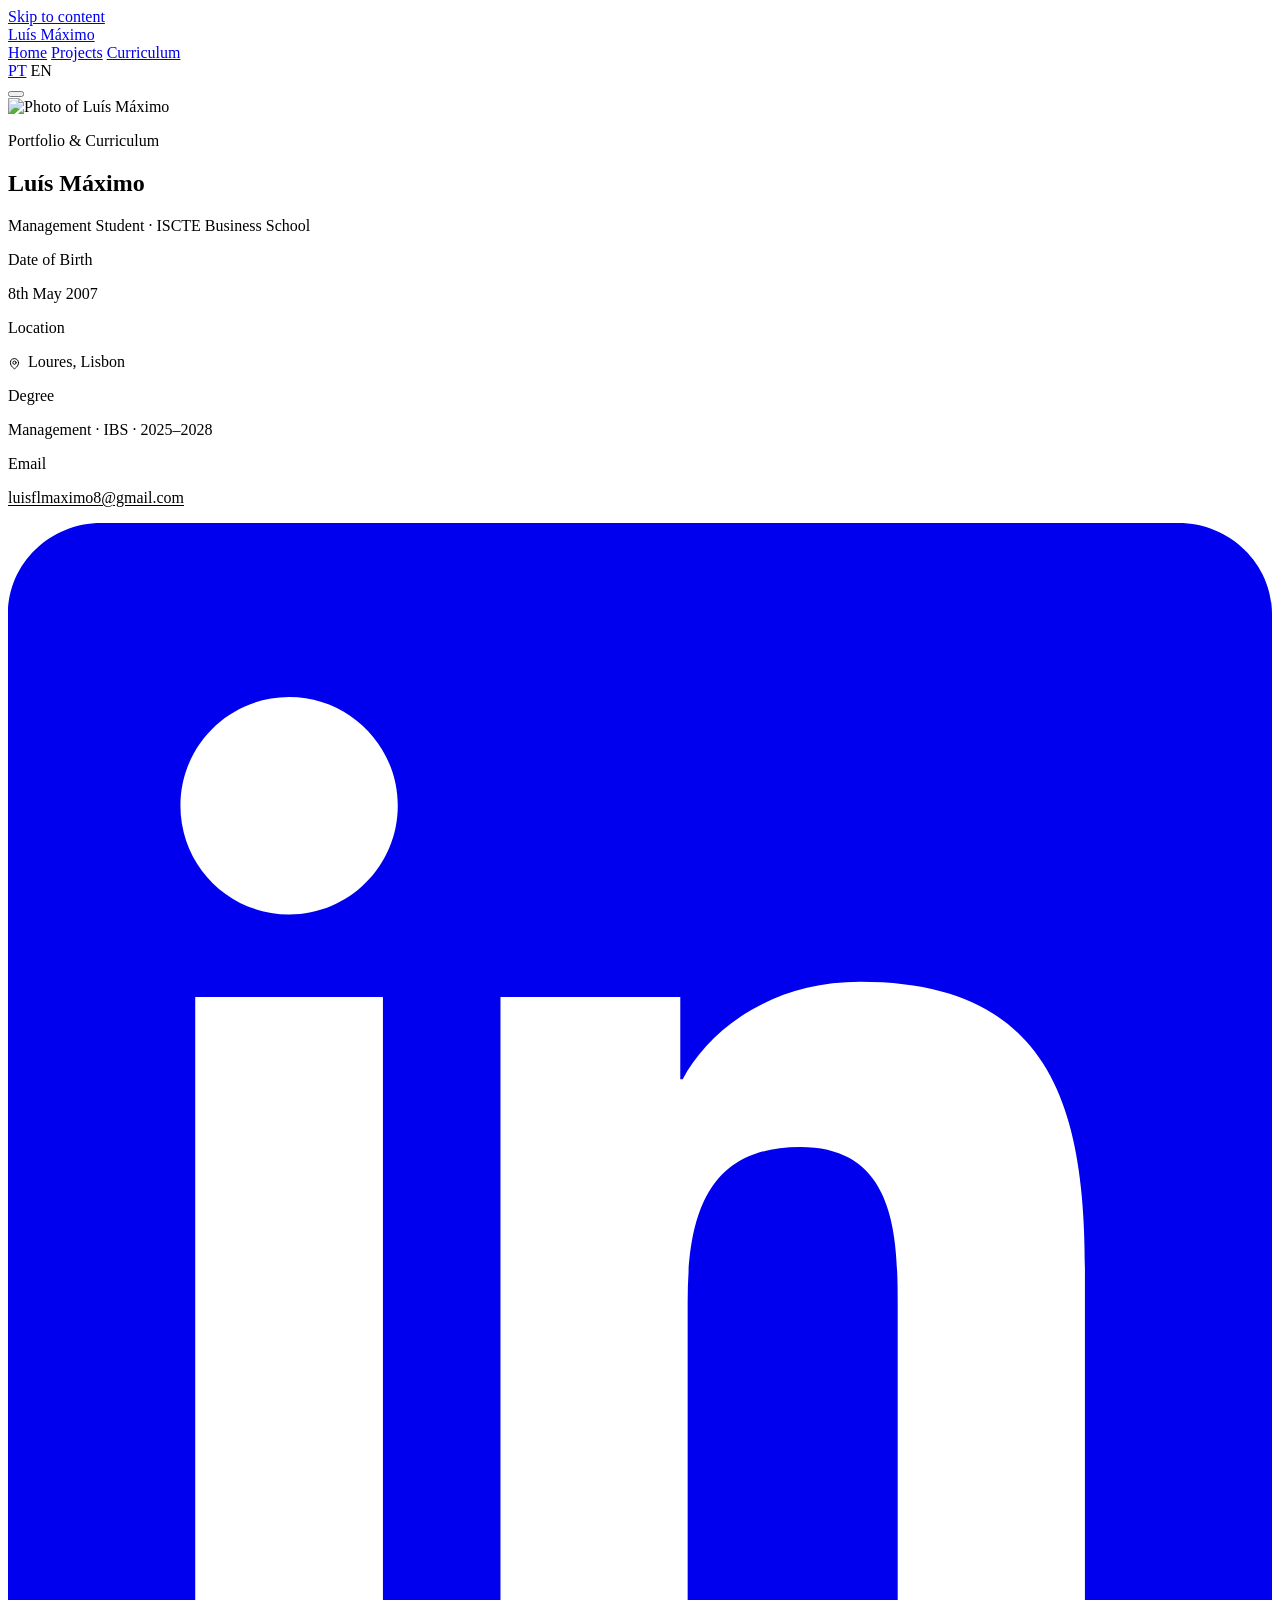
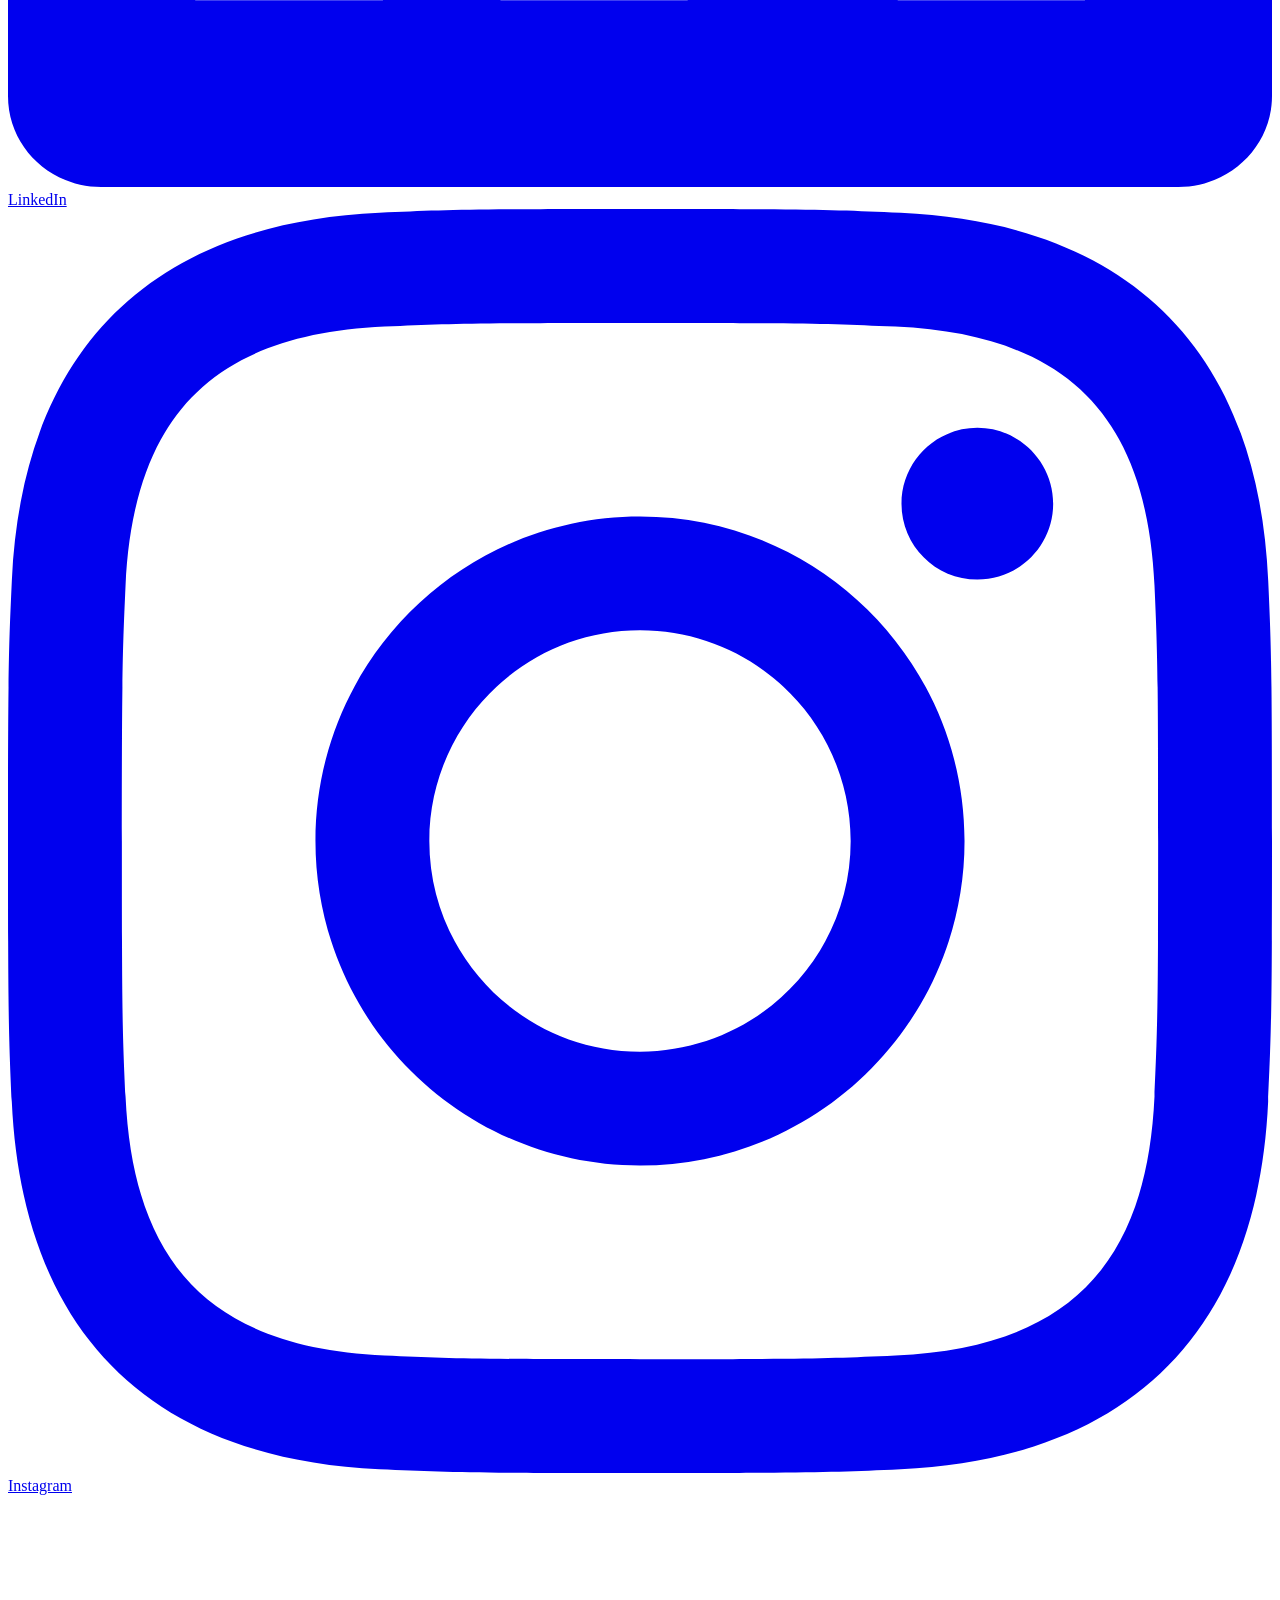
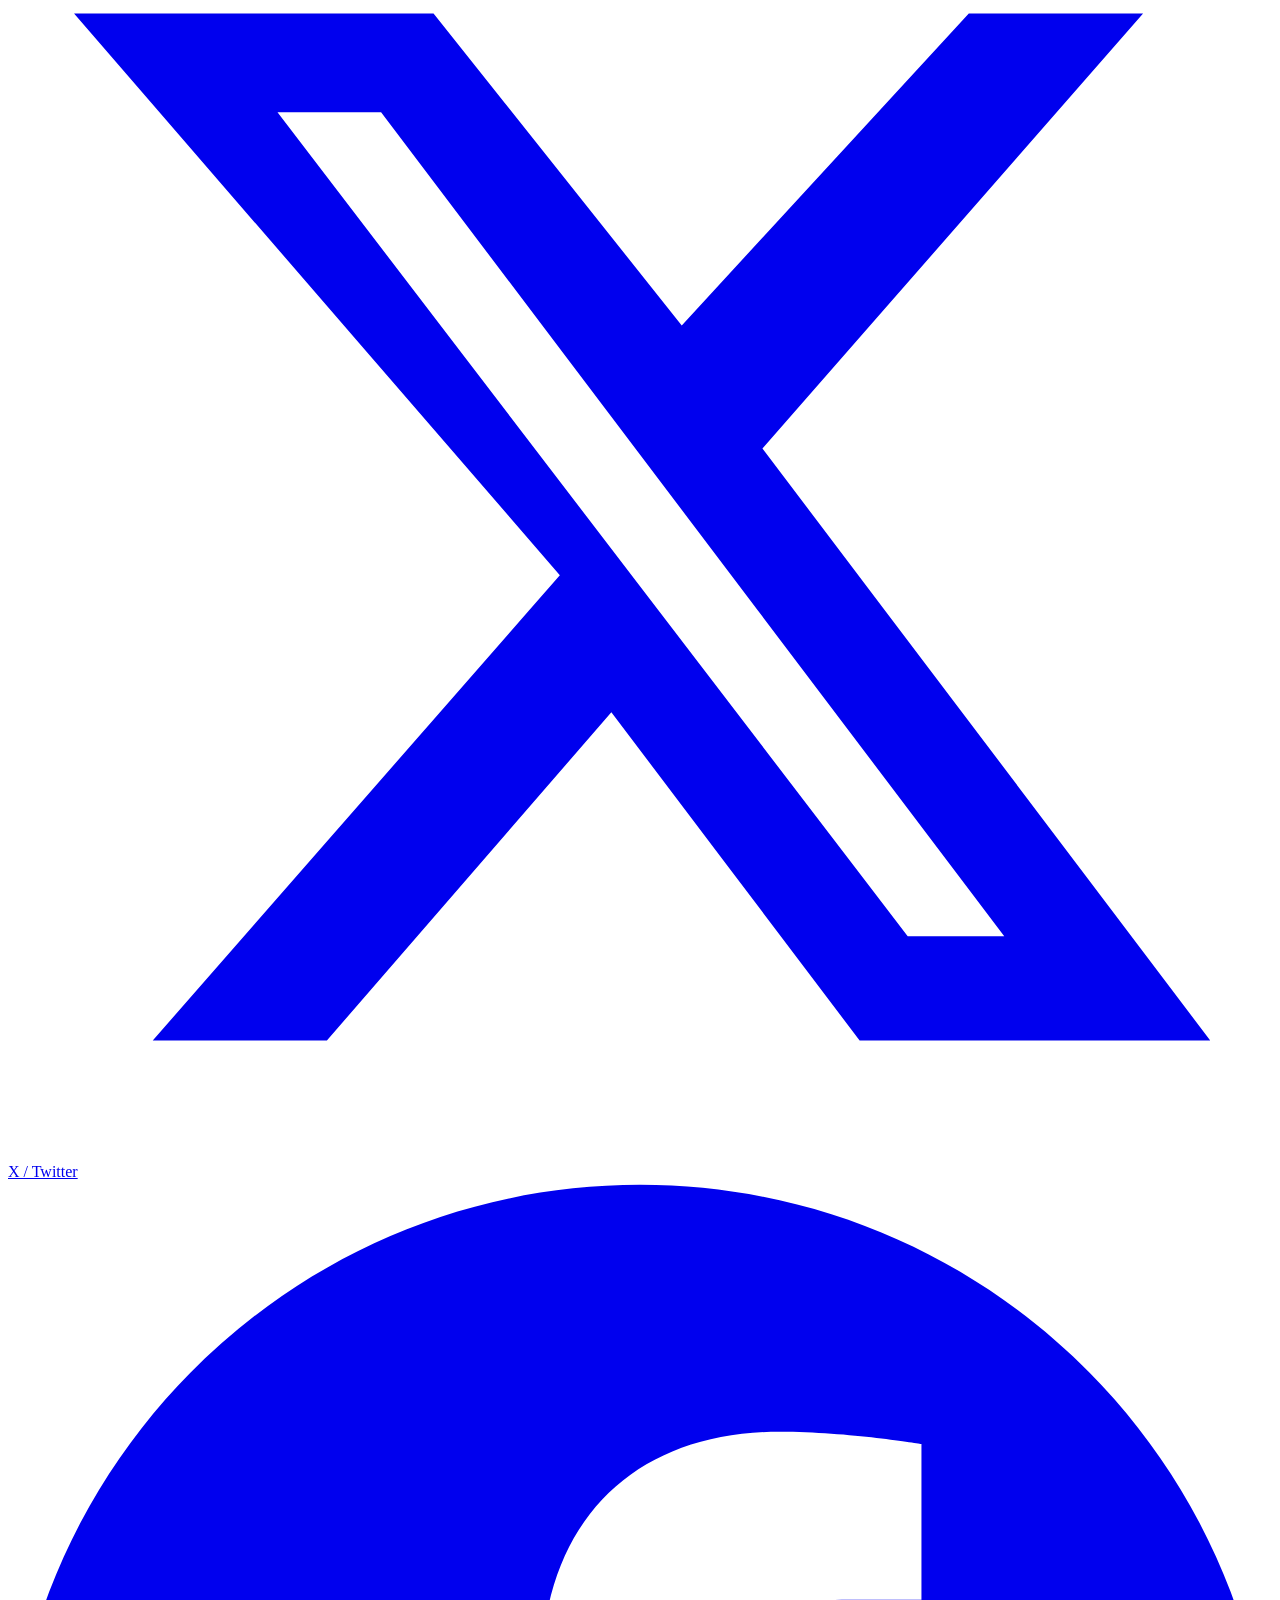
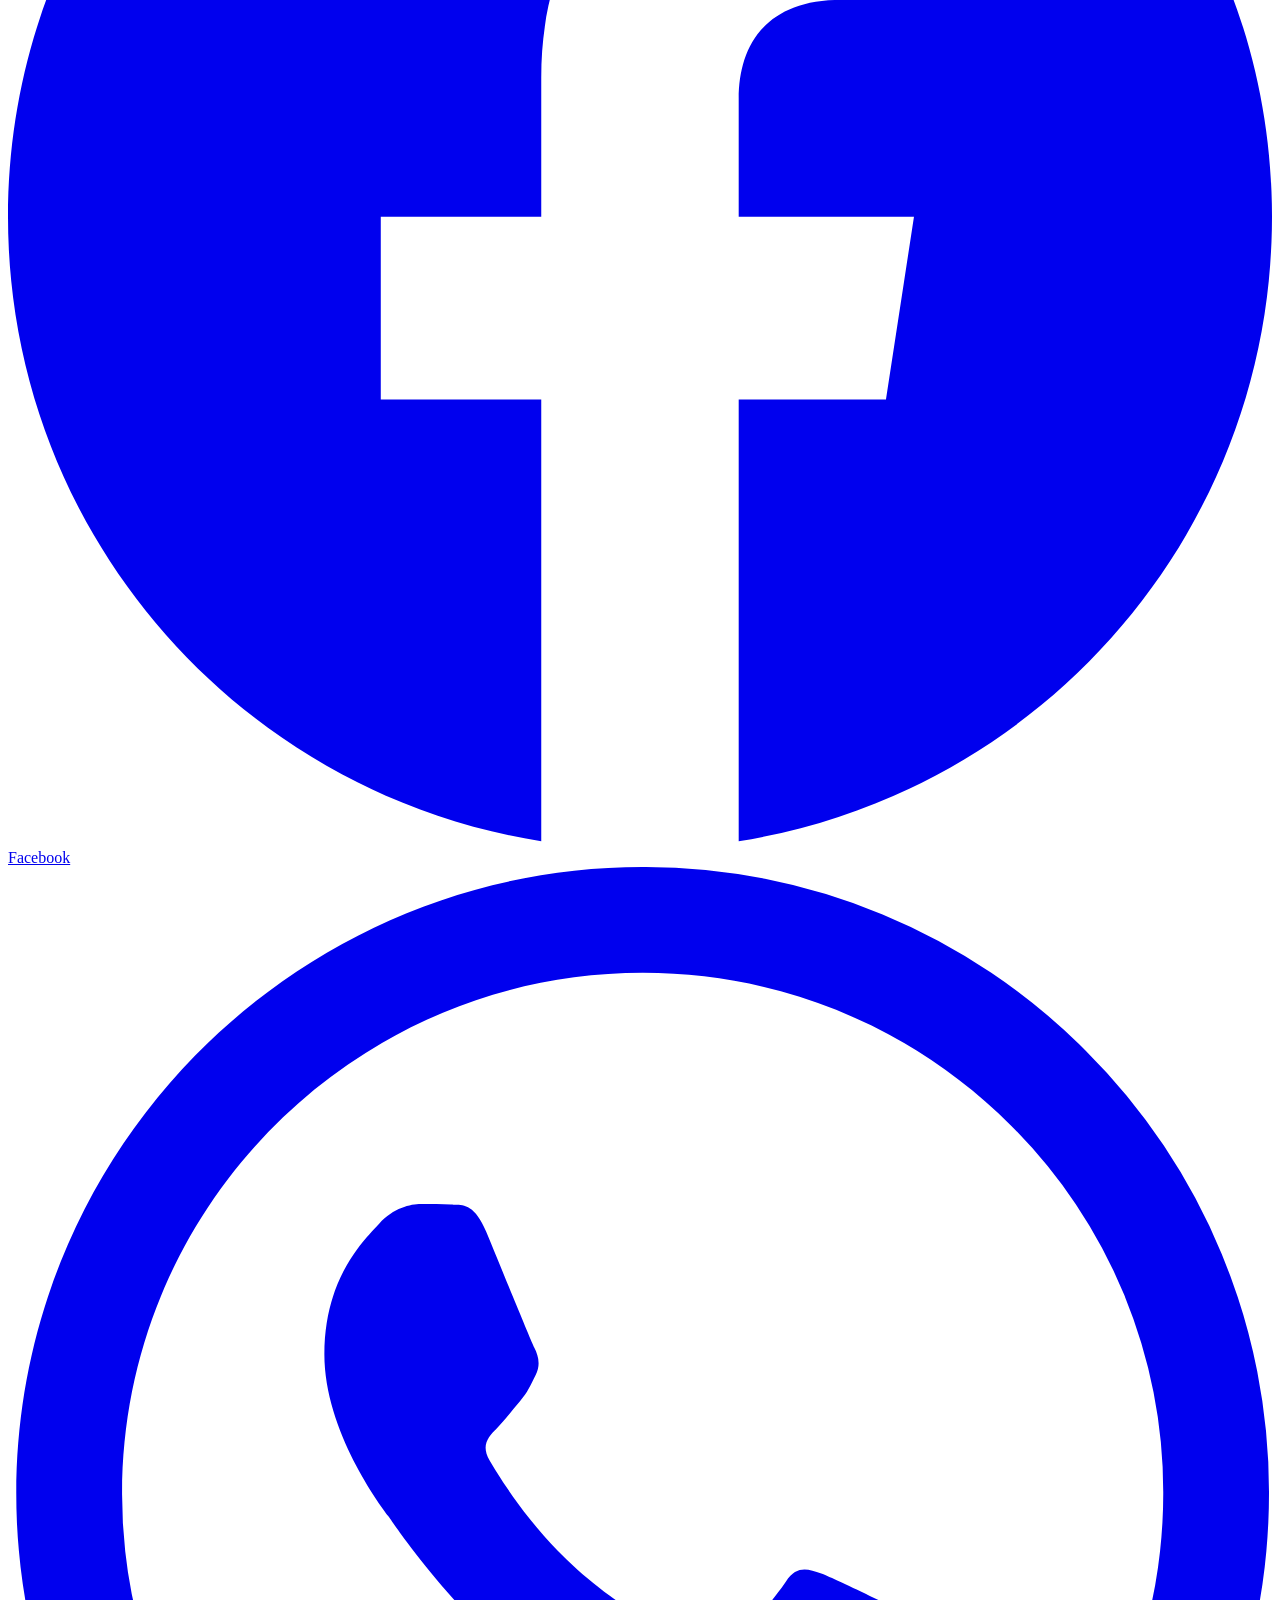
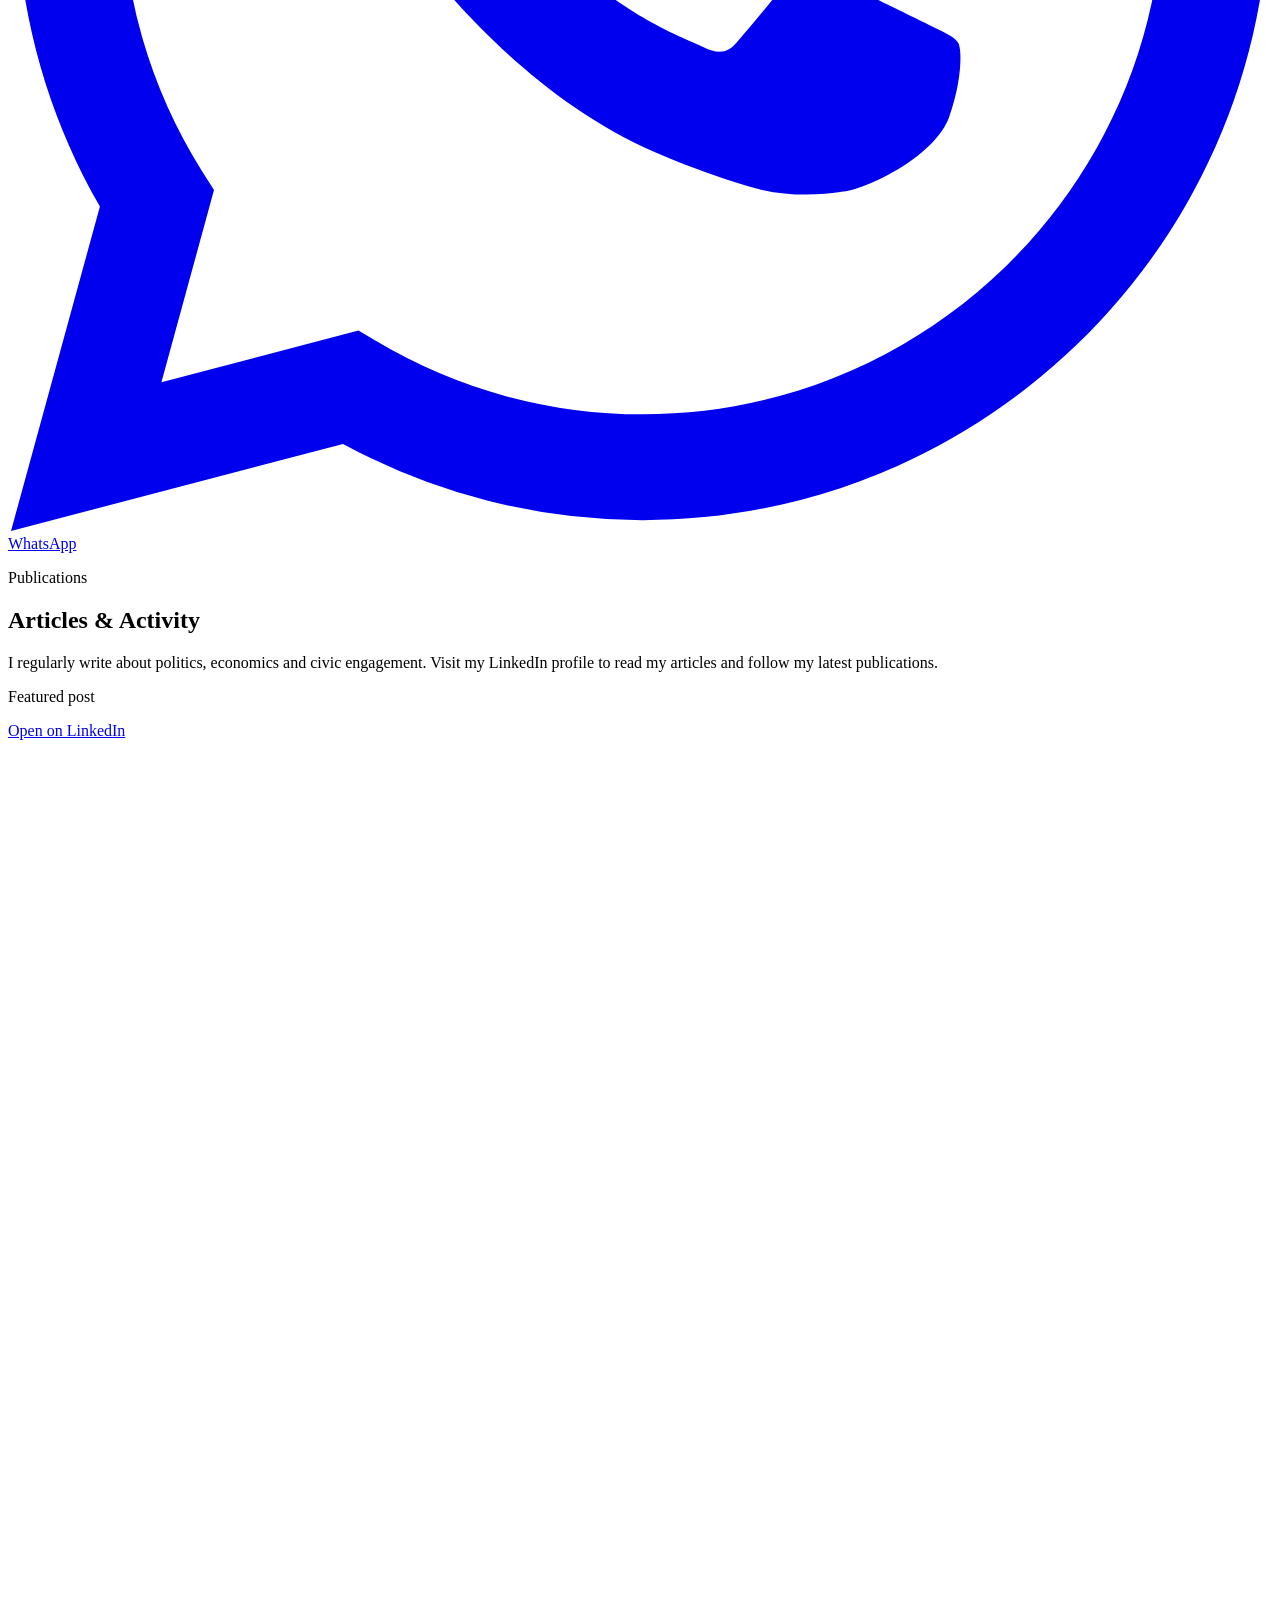
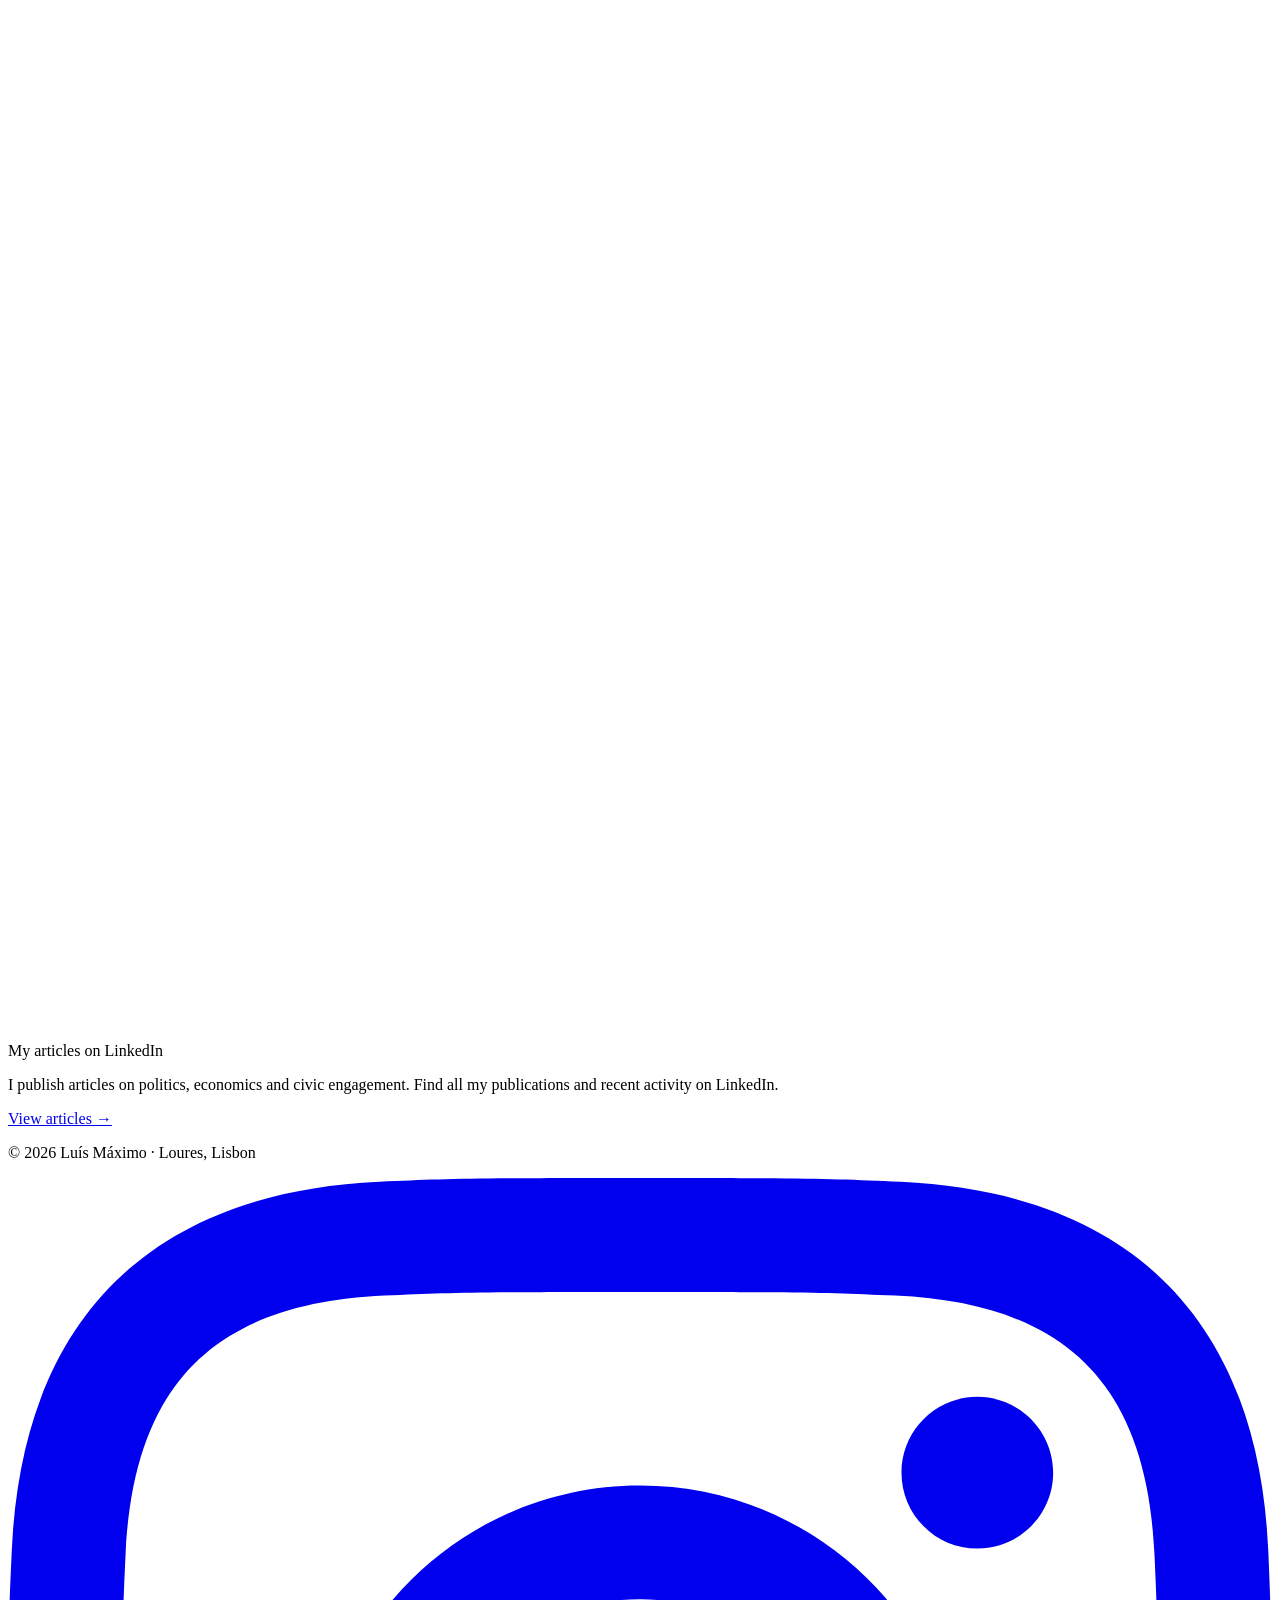
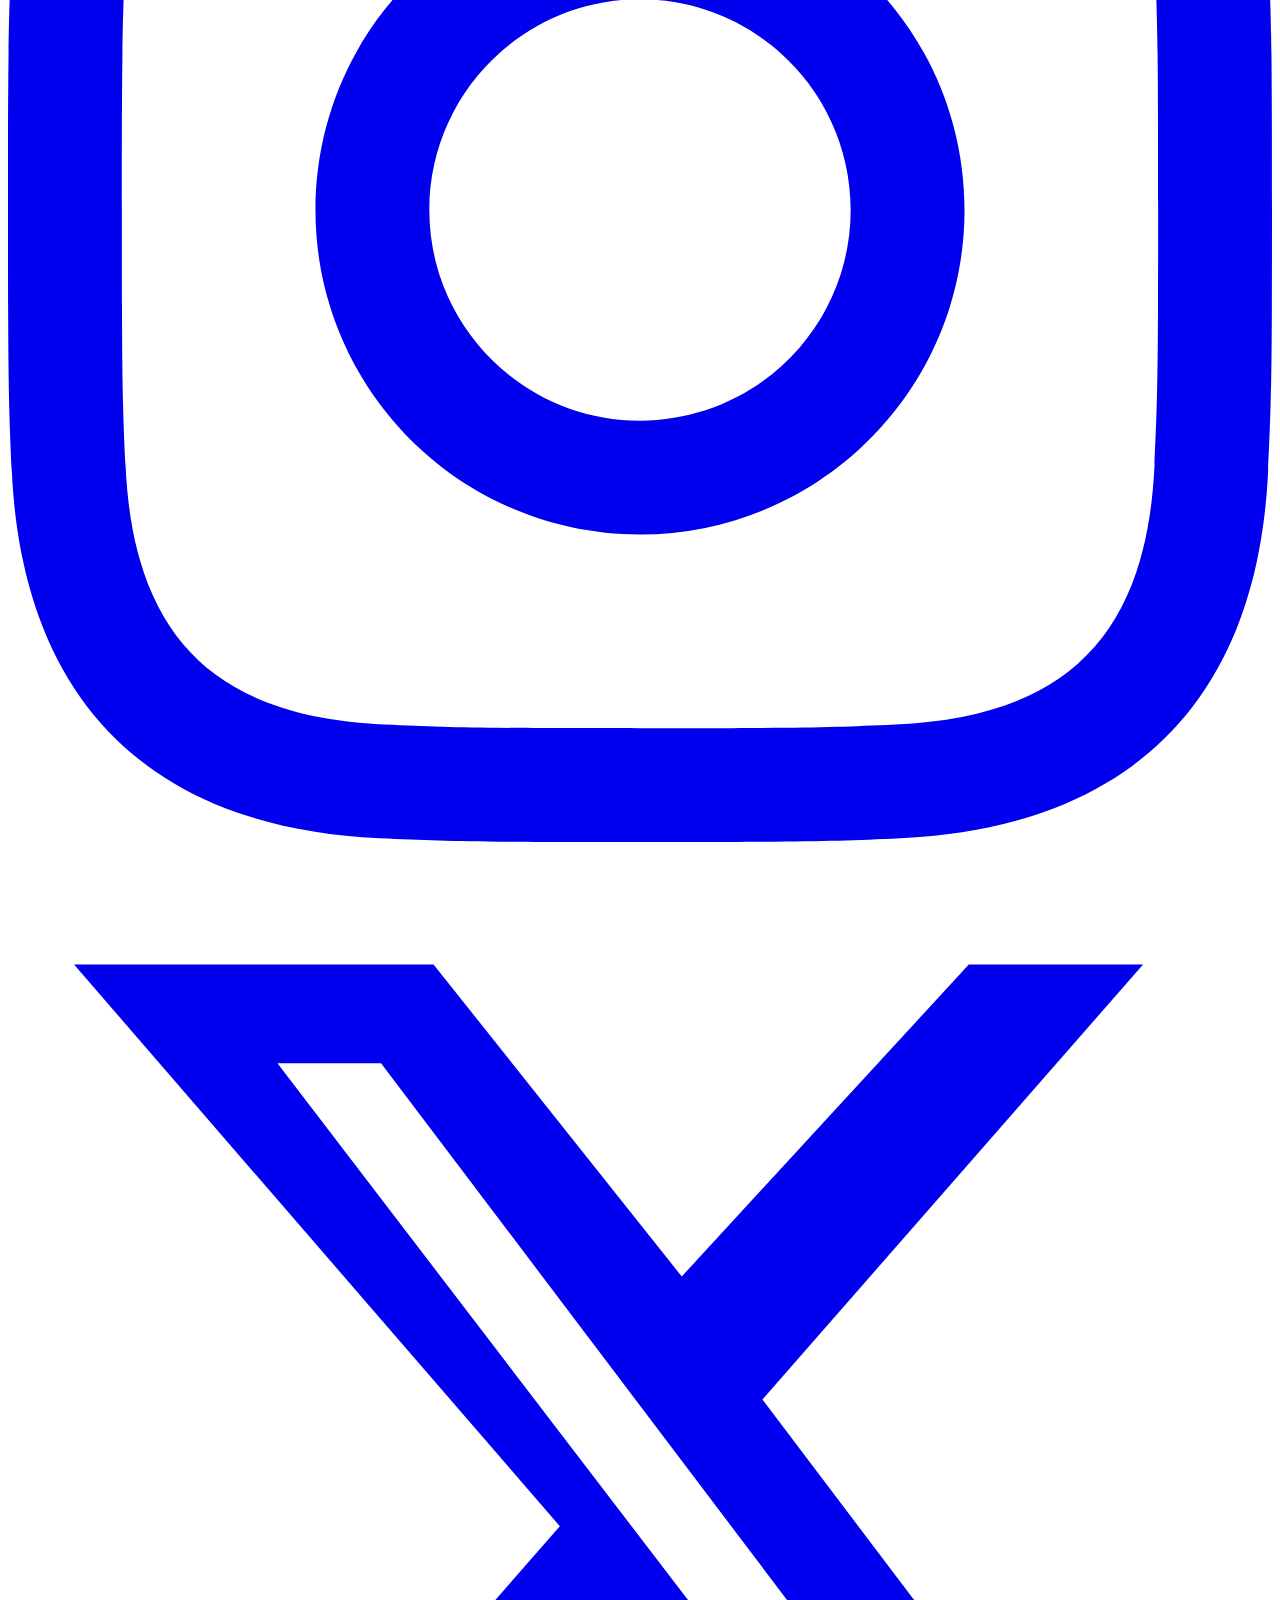
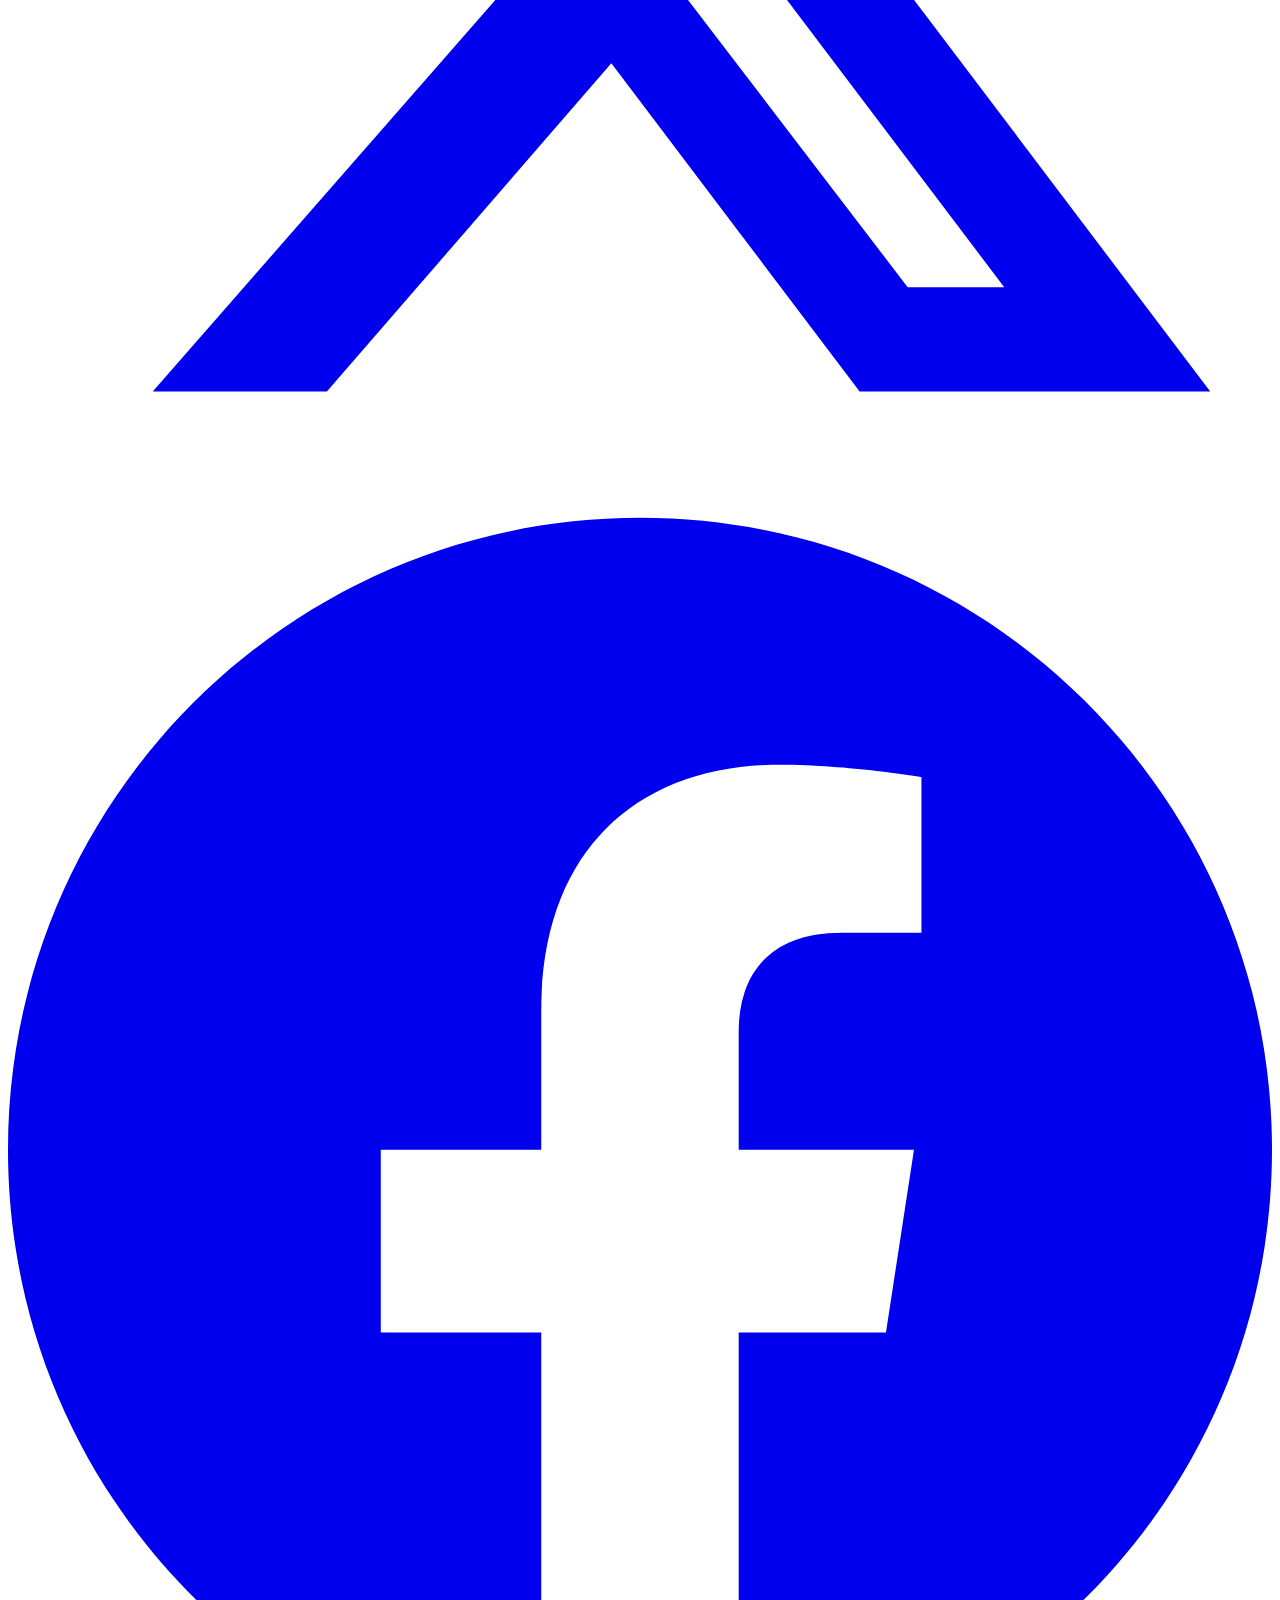
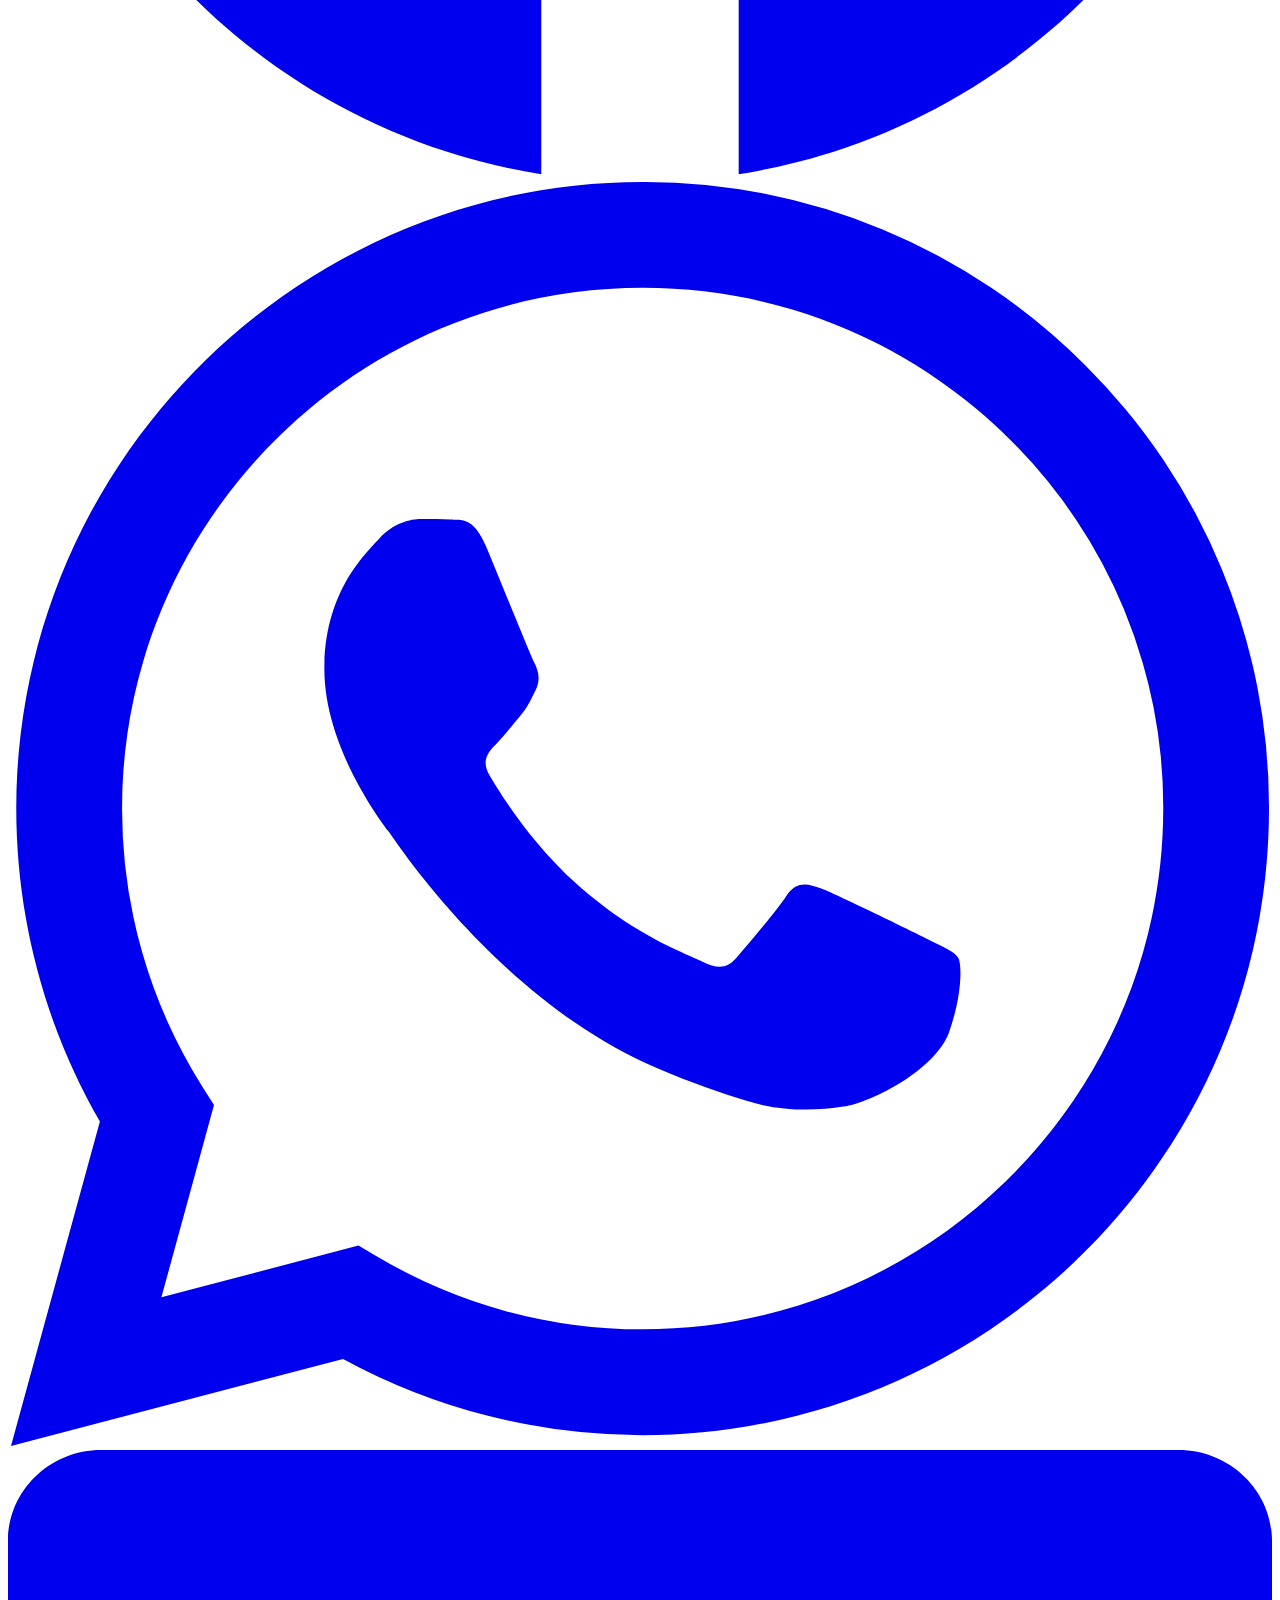
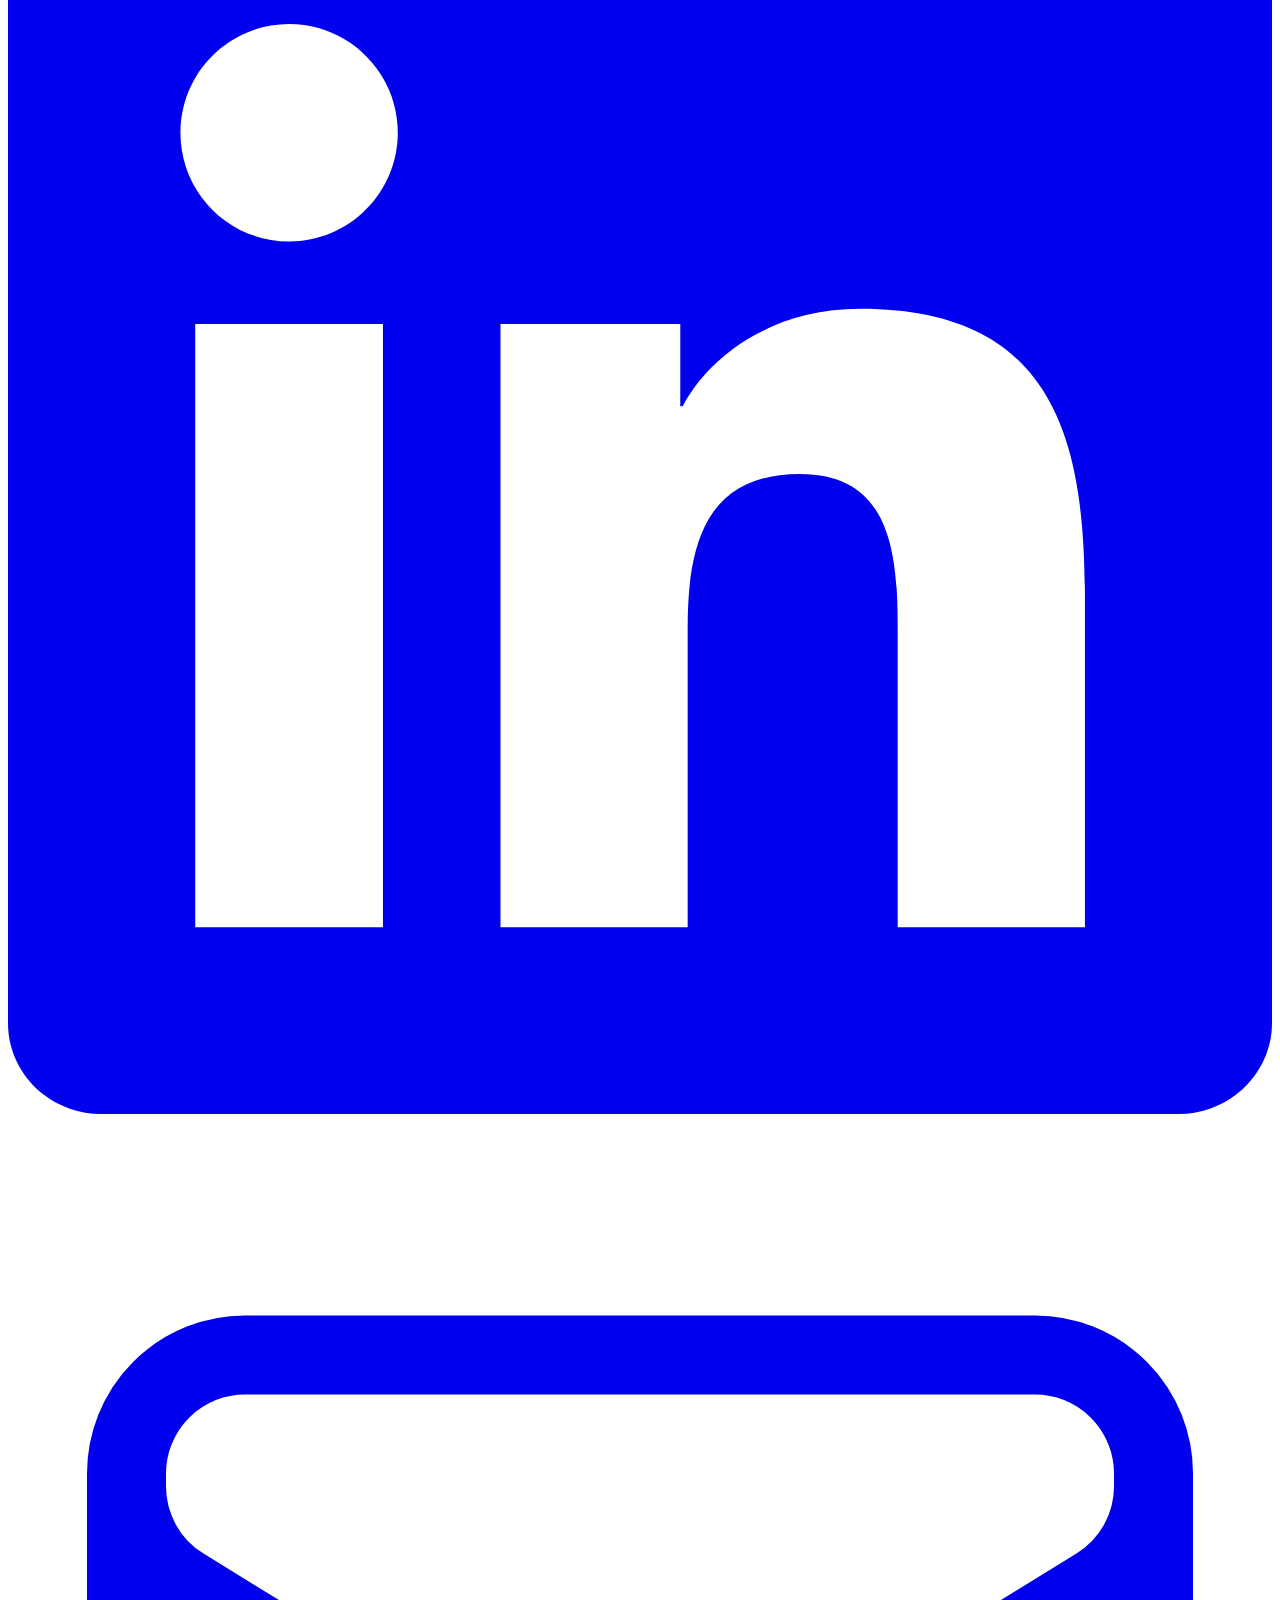
==== en/index.html @ a30319a5 "correção do banner" ====
<!DOCTYPE html>
<html lang="en">
<head>
  <meta charset="UTF-8">
  <meta name="viewport" content="width=device-width, initial-scale=1.0">
  <title>Luís Máximo - Portfolio</title>
  <meta name="description" content="Management student at ISCTE Business School. Discover my projects, curriculum and articles.">
  <meta name="keywords" content="Luís Máximo, portfolio, curriculum, management, ISCTE Business School, projects, articles">
  <meta name="author" content="Luís Máximo">
  <meta name="robots" content="index, follow, max-image-preview:large">
  <meta name="referrer" content="strict-origin-when-cross-origin">
  <link rel="canonical" href="https://luisflmaximo.github.io/portefolio/en/">
  <link rel="alternate" hreflang="en" href="https://luisflmaximo.github.io/portefolio/en/">
  <link rel="alternate" hreflang="pt" href="https://luisflmaximo.github.io/portefolio/pt/">
  <link rel="alternate" hreflang="x-default" href="https://luisflmaximo.github.io/portefolio/">
  <meta property="og:site_name" content="Luís Máximo">
  <meta property="og:type" content="website">
  <meta property="og:locale" content="en_US">
  <meta property="og:locale:alternate" content="pt_PT">
  <meta property="og:title" content="Luís Máximo — Portfolio">
  <meta property="og:description" content="Management student at ISCTE Business School. Discover my projects, curriculum and articles.">
  <meta property="og:url" content="https://luisflmaximo.github.io/portefolio/en/">
  <meta property="og:image" content="https://luisflmaximo.github.io/portefolio/assets/images/banner.png">
  <meta property="og:image:secure_url" content="https://luisflmaximo.github.io/portefolio/assets/images/banner.png">
  <meta property="og:image:type" content="image/png">
  <meta property="og:image:width" content="2848">
  <meta property="og:image:height" content="1504">
  <meta property="og:image:alt" content="Portfolio of Luís Máximo">
  <meta name="twitter:card" content="summary_large_image">
  <meta name="twitter:site" content="@luisflmaximo">
  <meta name="twitter:creator" content="@luisflmaximo">
  <meta name="twitter:title" content="Luís Máximo — Portfolio">
  <meta name="twitter:description" content="Management student at ISCTE Business School. Discover my projects, curriculum and articles.">
  <meta name="twitter:image" content="https://luisflmaximo.github.io/portefolio/assets/images/banner.png">
  <meta name="theme-color" content="#F0EDE5">
  <link rel="manifest" href="/site.webmanifest">
  <link rel="icon" href="../assets/images/icon.png" type="image/png">
  <link rel="icon" href="../assets/images/icon-192.png" type="image/png" sizes="192x192">
  <link rel="apple-touch-icon" href="../assets/images/apple-touch-icon.png">
  <script type="application/ld+json">
    {
      "@context": "https://schema.org",
      "@graph": [
        {
          "@type": "Person",
          "@id": "https://luisflmaximo.github.io/portefolio/#person",
          "name": "Luís Máximo",
          "url": "https://luisflmaximo.github.io/portefolio/en/",
          "image": "https://luisflmaximo.github.io/portefolio/assets/images/profile.jpg",
          "jobTitle": "Management Student",
          "email": "mailto:luisflmaximo8@gmail.com",
          "telephone": "+351933869786",
          "address": {
            "@type": "PostalAddress",
            "addressLocality": "Loures",
            "addressRegion": "Lisbon",
            "addressCountry": "PT"
          },
          "affiliation": {
            "@type": "CollegeOrUniversity",
            "name": "ISCTE Business School",
            "url": "https://ibs.iscte-iul.pt/"
          },
          "sameAs": [
            "https://www.linkedin.com/in/luisflmaximo/",
            "https://www.instagram.com/luisflmaximo/",
            "https://x.com/luisflmaximo",
            "https://www.facebook.com/luisflmaximo"
          ]
        },
        {
          "@type": "WebSite",
          "@id": "https://luisflmaximo.github.io/portefolio/#website",
          "url": "https://luisflmaximo.github.io/portefolio/",
          "name": "Luís Máximo",
          "inLanguage": [
            "pt-PT",
            "en-US"
          ],
          "publisher": {
            "@id": "https://luisflmaximo.github.io/portefolio/#person"
          }
        },
        {
          "@type": "WebPage",
          "@id": "https://luisflmaximo.github.io/portefolio/en/#webpage",
          "url": "https://luisflmaximo.github.io/portefolio/en/",
          "name": "Luís Máximo — Portfolio",
          "description": "Management student at ISCTE Business School. Discover my projects, curriculum and articles.",
          "inLanguage": "en-US",
          "isPartOf": {
            "@id": "https://luisflmaximo.github.io/portefolio/#website"
          },
          "about": {
            "@id": "https://luisflmaximo.github.io/portefolio/#person"
          },
          "primaryImageOfPage": {
            "@type": "ImageObject",
            "url": "https://luisflmaximo.github.io/portefolio/assets/images/banner.png",
            "width": 2848,
            "height": 1504
          }
        }
      ]
    }
  </script>
  <script>
    (function () {
      function isLinkedinNavigatorError(value) {
        var message = typeof value === 'string'
          ? value
          : (value && typeof value.message === 'string' ? value.message : '');

        return message.indexOf('getInstalledRelatedApps') !== -1 &&
          message.indexOf('top-level browsing contexts') !== -1;
      }

      window.addEventListener('unhandledrejection', function (event) {
        if (isLinkedinNavigatorError(event.reason)) {
          event.preventDefault();
        }
      });

      window.addEventListener('error', function (event) {
        if (isLinkedinNavigatorError(event.error || event.message)) {
          event.preventDefault();
          return false;
        }
      }, true);
    })();
  </script>
  <link rel="preconnect" href="https://fonts.googleapis.com">
  <link rel="preconnect" href="https://fonts.gstatic.com" crossorigin>
  <link href="https://fonts.googleapis.com/css2?family=Cormorant+Garamond:ital,wght@0,300;0,400;0,500;0,600;1,300;1,400&family=Outfit:wght@300;400;500;600&display=swap" rel="stylesheet">
  <link rel="stylesheet" href="../assets/css/style.css">
</head>
<body>
<a class="skip-link" href="#main-content">Skip to content</a>

<!-- ════════════════════ NAVIGATION ════════════════════ -->
<nav class="nav" id="nav">
  <div class="nav__inner">
    <a href="./" class="nav__logo">Luís Máximo</a>

    <div class="nav__links" id="navLinks">
      <a href="./" class="nav__link nav__link--active">Home</a>
      <a href="projects/" class="nav__link">Projects</a>
      <a href="curriculum/" class="nav__link">Curriculum</a>
      <a href="../secret/" class="nav__link nav__secret-link" style="display:none">Tools</a>
    </div>

    <div class="nav__right">
      <div class="nav__lang">
        <a href="../pt/" class="nav__lang-btn">PT</a>
        <span class="nav__lang-btn nav__lang-btn--active" aria-label="Current language: English">EN</span>
      </div>
      <button class="nav__burger" id="navBurger" aria-label="Open menu" aria-expanded="false">
        <span></span><span></span><span></span>
      </button>
    </div>
  </div>
</nav>

<!-- ════════════════════ MAIN ════════════════════ -->
<main id="main-content" tabindex="-1">

  <!-- ── HERO ── -->
  <section class="hero">
    <div class="container">
      <div class="hero__inner">

        <!-- Photo -->
        <div class="hero__photo-wrap">
          <img
            src="../assets/images/profile.jpg"
            alt="Photo of Luís Máximo"
            class="hero__photo"
            id="profilePhoto"
            draggable="false"
            width="2000"
            height="1996"
          >
        </div>

        <!-- Content -->
        <div class="hero__content">
          <p class="label hero__label">Portfolio &amp; Curriculum</p>
          <h1 class="display-xl hero__name">Luís Máximo</h1>
          <p class="hero__subtitle">Management Student · ISCTE Business School</p>
          <div class="hero__divider"></div>

          <div class="hero__info-grid">
            <div class="hero__info-item">
              <p class="hero__info-label">Date of Birth</p>
              <p class="hero__info-value">8th May 2007</p>
            </div>
            <div class="hero__info-item">
              <p class="hero__info-label">Location</p>
              <p class="hero__info-value">
                <svg width="13" height="13" viewBox="0 0 24 24" fill="none" stroke="currentColor" stroke-width="1.8" style="display:inline;vertical-align:middle;margin-right:3px"><path stroke-linecap="round" stroke-linejoin="round" d="M15 10.5a3 3 0 11-6 0 3 3 0 016 0z"/><path stroke-linecap="round" stroke-linejoin="round" d="M19.5 10.5c0 7.142-7.5 11.25-7.5 11.25S4.5 17.642 4.5 10.5a7.5 7.5 0 1115 0z"/></svg>
                Loures, Lisbon
              </p>
            </div>
            <div class="hero__info-item">
              <p class="hero__info-label">Degree</p>
              <p class="hero__info-value">Management · IBS · 2025–2028</p>
            </div>
            <div class="hero__info-item">
              <p class="hero__info-label">Email</p>
              <p class="hero__info-value">
                <a href="mailto:luisflmaximo8@gmail.com" style="color:var(--accent-mid);text-decoration:underline;text-underline-offset:2px">luisflmaximo8@gmail.com</a>              </p>
            </div>
          </div>

          <!-- Social links -->
          <div class="hero__socials">
            <a href="https://www.linkedin.com/in/luisflmaximo/" target="_blank" rel="noopener noreferrer" class="hero__social-link">
              <svg viewBox="0 0 24 24" fill="currentColor"><path d="M20.447 20.452h-3.554v-5.569c0-1.328-.027-3.037-1.852-3.037-1.853 0-2.136 1.445-2.136 2.939v5.667H9.351V9h3.414v1.561h.046c.477-.9 1.637-1.85 3.37-1.85 3.601 0 4.267 2.37 4.267 5.455v6.286zM5.337 7.433c-1.144 0-2.063-.926-2.063-2.065 0-1.138.92-2.063 2.063-2.063 1.14 0 2.064.925 2.064 2.063 0 1.139-.925 2.065-2.064 2.065zm1.782 13.019H3.555V9h3.564v11.452zM22.225 0H1.771C.792 0 0 .774 0 1.729v20.542C0 23.227.792 24 1.771 24h20.451C23.2 24 24 23.227 24 22.271V1.729C24 .774 23.2 0 22.222 0h.003z"/></svg>
              LinkedIn
            </a>
            <a href="https://www.instagram.com/luisflmaximo/" target="_blank" rel="noopener noreferrer" class="hero__social-link">
              <svg viewBox="0 0 24 24" fill="currentColor"><path d="M12 2.163c3.204 0 3.584.012 4.85.07 3.252.148 4.771 1.691 4.919 4.919.058 1.265.069 1.645.069 4.849 0 3.205-.012 3.584-.069 4.849-.149 3.225-1.664 4.771-4.919 4.919-1.266.058-1.644.07-4.85.07-3.204 0-3.584-.012-4.849-.07-3.26-.149-4.771-1.699-4.919-4.92-.058-1.265-.07-1.644-.07-4.849 0-3.204.013-3.583.07-4.849.149-3.227 1.664-4.771 4.919-4.919 1.266-.057 1.645-.069 4.849-.069zm0-2.163c-3.259 0-3.667.014-4.947.072-4.358.2-6.78 2.618-6.98 6.98-.059 1.281-.073 1.689-.073 4.948 0 3.259.014 3.668.072 4.948.2 4.358 2.618 6.78 6.98 6.98 1.281.058 1.689.072 4.948.072 3.259 0 3.668-.014 4.948-.072 4.354-.2 6.782-2.618 6.979-6.98.059-1.28.073-1.689.073-4.948 0-3.259-.014-3.667-.072-4.947-.196-4.354-2.617-6.78-6.979-6.98-1.281-.059-1.69-.073-4.949-.073zm0 5.838c-3.403 0-6.162 2.759-6.162 6.162s2.759 6.163 6.162 6.163 6.162-2.759 6.162-6.163c0-3.403-2.759-6.162-6.162-6.162zm0 10.162c-2.209 0-4-1.79-4-4 0-2.209 1.791-4 4-4s4 1.791 4 4c0 2.21-1.791 4-4 4zm6.406-11.845c-.796 0-1.441.645-1.441 1.44s.645 1.44 1.441 1.44c.795 0 1.439-.645 1.439-1.44s-.644-1.44-1.439-1.44z"/></svg>
              Instagram
            </a>
            <a href="https://x.com/luisflmaximo" target="_blank" rel="noopener noreferrer" class="hero__social-link">
              <svg viewBox="0 0 24 24" fill="currentColor"><path d="M18.244 2.25h3.308l-7.227 8.26 8.502 11.24H16.17l-4.714-6.231-5.401 6.231H2.748l7.73-8.835L1.254 2.25H8.08l4.713 5.923 5.45-5.923zm-1.161 17.52h1.833L7.084 4.126H5.117L17.083 19.77z"/></svg>
              X / Twitter
            </a>
            <a href="https://www.facebook.com/luisflmaximo" target="_blank" rel="noopener noreferrer" class="hero__social-link">
              <svg viewBox="0 0 24 24" fill="currentColor"><path d="M24 12.073c0-6.627-5.373-12-12-12s-12 5.373-12 12c0 5.99 4.388 10.954 10.125 11.854v-8.385H7.078v-3.47h3.047V9.43c0-3.007 1.792-4.669 4.533-4.669 1.312 0 2.686.235 2.686.235v2.953H15.83c-1.491 0-1.956.925-1.956 1.874v2.25h3.328l-.532 3.47h-2.796v8.385C19.612 23.027 24 18.062 24 12.073z"/></svg>
              Facebook
            </a>
            <a href="https://wa.me/351933869786" target="_blank" rel="noopener noreferrer" class="hero__social-link">
              <svg viewBox="0 0 24 24" fill="currentColor"><path d="M17.472 14.382c-.297-.149-1.758-.867-2.03-.967-.273-.099-.471-.148-.67.15-.197.297-.767.966-.94 1.164-.173.199-.347.223-.644.075-.297-.15-1.255-.463-2.39-1.475-.883-.788-1.48-1.761-1.653-2.059-.173-.297-.018-.458.13-.606.134-.133.298-.347.446-.52.149-.174.198-.298.298-.497.099-.198.05-.371-.025-.52-.075-.149-.669-1.612-.916-2.207-.242-.579-.487-.5-.669-.51-.173-.008-.371-.01-.57-.01-.198 0-.52.074-.792.372-.272.297-1.04 1.016-1.04 2.479 0 1.462 1.065 2.875 1.213 3.074.149.198 2.096 3.2 5.077 4.487.709.306 1.262.489 1.694.625.712.227 1.36.195 1.871.118.571-.085 1.758-.719 2.006-1.413.248-.694.248-1.289.173-1.413-.074-.124-.272-.198-.57-.347m-5.421 7.403h-.004a9.87 9.87 0 01-5.031-1.378l-.361-.214-3.741.982.998-3.648-.235-.374a9.86 9.86 0 01-1.51-5.26c.001-5.45 4.436-9.884 9.888-9.884 2.64 0 5.122 1.03 6.988 2.898a9.825 9.825 0 012.893 6.994c-.003 5.45-4.437 9.884-9.885 9.884m8.413-18.297A11.815 11.815 0 0012.05 0C5.495 0 .16 5.335.157 11.892c0 2.096.547 4.142 1.588 5.945L.057 24l6.305-1.654a11.882 11.882 0 005.683 1.448h.005c6.554 0 11.89-5.335 11.893-11.893a11.821 11.821 0 00-3.48-8.413z"/></svg>
              WhatsApp
            </a>
          </div>
        </div>
      </div>
    </div>
  </section>

  <!-- ── LINKEDIN SECTION ── -->
  <section class="section section--bordered">
    <div class="container">
      <div class="linkedin-section reveal" data-linkedin-section>
        <div class="linkedin-section__header">
          <div class="linkedin-section__title-block">
            <p class="label linkedin-section__label">Publications</p>
            <h2 class="linkedin-section__title">Articles &amp; Activity</h2>
            <p class="linkedin-section__desc">
              I regularly write about politics, economics and civic engagement. 
              Visit my LinkedIn profile to read my articles and follow my latest publications.
            </p>
          </div>
        </div>

        <div class="linkedin-layout">
          <article class="linkedin-post-card linkedin-post-card--loaded">
            <div class="linkedin-post-card__meta">
              <p class="label">Featured post</p>
              <a href="https://www.linkedin.com/feed/update/urn:li:ugcPost:7444481713419767808/" target="_blank" rel="noopener noreferrer" class="linkedin-post-card__link">Open on LinkedIn</a>
            </div>
            <iframe
              class="linkedin-post-card__frame"
              src="https://www.linkedin.com/embed/feed/update/urn:li:ugcPost:7444481713419767808"
              height="614"
              width="504"
              frameborder="0"
              allowfullscreen=""
              title="Embedded LinkedIn post"></iframe>
          </article>

          <aside class="linkedin-profile-panel" data-linkedin-profile-panel>
            <div class="badge-base LI-profile-badge linkedin-profile-embed linkedin-profile-embed--desktop"
              data-locale="en_US"
              data-size="large"
              data-theme="light"
              data-type="HORIZONTAL"
              data-vanity="luisflmaximo"
              data-version="v1">
              <a class="badge-base__link LI-simple-link" href="https://www.linkedin.com/in/luisflmaximo/?trk=profile-badge" aria-label="LinkedIn profile"></a>
            </div>

            <div class="badge-base LI-profile-badge linkedin-profile-embed linkedin-profile-embed--mobile"
              data-locale="en_US"
              data-size="medium"
              data-theme="light"
              data-type="HORIZONTAL"
              data-vanity="luisflmaximo"
              data-version="v1">
                <a class="badge-base__link LI-simple-link" href="https://www.linkedin.com/in/luisflmaximo/?trk=profile-badge" aria-label="LinkedIn profile"></a>
            </div>

            <div class="linkedin-cta">
              <div class="linkedin-cta__icon">
                <svg viewBox="0 0 24 24" fill="white"><path d="M20.447 20.452h-3.554v-5.569c0-1.328-.027-3.037-1.852-3.037-1.853 0-2.136 1.445-2.136 2.939v5.667H9.351V9h3.414v1.561h.046c.477-.9 1.637-1.85 3.37-1.85 3.601 0 4.267 2.37 4.267 5.455v6.286zM5.337 7.433c-1.144 0-2.063-.926-2.063-2.065 0-1.138.92-2.063 2.063-2.063 1.14 0 2.064.925 2.064 2.063 0 1.139-.925 2.065-2.064 2.065zm1.782 13.019H3.555V9h3.564v11.452zM22.225 0H1.771C.792 0 0 .774 0 1.729v20.542C0 23.227.792 24 1.771 24h20.451C23.2 24 24 23.227 24 22.271V1.729C24 .774 23.2 0 22.222 0h.003z"/></svg>
              </div>
              <p class="linkedin-cta__title">My articles on LinkedIn</p>
              <p class="linkedin-cta__text">
                I publish articles on politics, economics and civic engagement. Find all my publications and recent activity on LinkedIn.
              </p>
              <a href="https://www.linkedin.com/in/luisflmaximo/recent-activity/articles/" target="_blank" rel="noopener noreferrer" class="btn btn--primary">
                View articles →
              </a>
            </div>
          </aside>
        </div>
      </div>
    </div>
  </section>

</main>

<!-- ════════════════════ FOOTER ════════════════════ -->
<footer class="footer">
  <div class="container">
    <div class="footer__inner">
      <p class="footer__copy">© 2026 Luís Máximo · Loures, Lisbon</p>
      <div class="footer__socials">
        <a href="https://www.instagram.com/luisflmaximo/" target="_blank" rel="noopener" class="footer__social" aria-label="Instagram">
          <svg viewBox="0 0 24 24" fill="currentColor"><path d="M12 2.163c3.204 0 3.584.012 4.85.07 3.252.148 4.771 1.691 4.919 4.919.058 1.265.069 1.645.069 4.849 0 3.205-.012 3.584-.069 4.849-.149 3.225-1.664 4.771-4.919 4.919-1.266.058-1.644.07-4.85.07-3.204 0-3.584-.012-4.849-.07-3.26-.149-4.771-1.699-4.919-4.92-.058-1.265-.07-1.644-.07-4.849 0-3.204.013-3.583.07-4.849.149-3.227 1.664-4.771 4.919-4.919 1.266-.057 1.645-.069 4.849-.069zm0-2.163c-3.259 0-3.667.014-4.947.072-4.358.2-6.78 2.618-6.98 6.98-.059 1.281-.073 1.689-.073 4.948 0 3.259.014 3.668.072 4.948.2 4.358 2.618 6.78 6.98 6.98 1.281.058 1.689.072 4.948.072 3.259 0 3.668-.014 4.948-.072 4.354-.2 6.782-2.618 6.979-6.98.059-1.28.073-1.689.073-4.948 0-3.259-.014-3.667-.072-4.947-.196-4.354-2.617-6.78-6.979-6.98-1.281-.059-1.69-.073-4.949-.073zm0 5.838c-3.403 0-6.162 2.759-6.162 6.162s2.759 6.163 6.162 6.163 6.162-2.759 6.162-6.163c0-3.403-2.759-6.162-6.162-6.162zm0 10.162c-2.209 0-4-1.79-4-4 0-2.209 1.791-4 4-4s4 1.791 4 4c0 2.21-1.791 4-4 4zm6.406-11.845c-.796 0-1.441.645-1.441 1.44s.645 1.44 1.441 1.44c.795 0 1.439-.645 1.439-1.44s-.644-1.44-1.439-1.44z"/></svg>
        </a>
        <a href="https://x.com/luisflmaximo" target="_blank" rel="noopener" class="footer__social" aria-label="X">
          <svg viewBox="0 0 24 24" fill="currentColor"><path d="M18.244 2.25h3.308l-7.227 8.26 8.502 11.24H16.17l-4.714-6.231-5.401 6.231H2.748l7.73-8.835L1.254 2.25H8.08l4.713 5.923 5.45-5.923zm-1.161 17.52h1.833L7.084 4.126H5.117L17.083 19.77z"/></svg>
        </a>
        <a href="https://www.facebook.com/luisflmaximo" target="_blank" rel="noopener" class="footer__social" aria-label="Facebook">
          <svg viewBox="0 0 24 24" fill="currentColor"><path d="M24 12.073c0-6.627-5.373-12-12-12s-12 5.373-12 12c0 5.99 4.388 10.954 10.125 11.854v-8.385H7.078v-3.47h3.047V9.43c0-3.007 1.792-4.669 4.533-4.669 1.312 0 2.686.235 2.686.235v2.953H15.83c-1.491 0-1.956.925-1.956 1.874v2.25h3.328l-.532 3.47h-2.796v8.385C19.612 23.027 24 18.062 24 12.073z"/></svg>
        </a>
        <a href="https://wa.me/351933869786" target="_blank" rel="noopener" class="footer__social" aria-label="WhatsApp">
          <svg viewBox="0 0 24 24" fill="currentColor"><path d="M17.472 14.382c-.297-.149-1.758-.867-2.03-.967-.273-.099-.471-.148-.67.15-.197.297-.767.966-.94 1.164-.173.199-.347.223-.644.075-.297-.15-1.255-.463-2.39-1.475-.883-.788-1.48-1.761-1.653-2.059-.173-.297-.018-.458.13-.606.134-.133.298-.347.446-.52.149-.174.198-.298.298-.497.099-.198.05-.371-.025-.52-.075-.149-.669-1.612-.916-2.207-.242-.579-.487-.5-.669-.51-.173-.008-.371-.01-.57-.01-.198 0-.52.074-.792.372-.272.297-1.04 1.016-1.04 2.479 0 1.462 1.065 2.875 1.213 3.074.149.198 2.096 3.2 5.077 4.487.709.306 1.262.489 1.694.625.712.227 1.36.195 1.871.118.571-.085 1.758-.719 2.006-1.413.248-.694.248-1.289.173-1.413-.074-.124-.272-.198-.57-.347m-5.421 7.403h-.004a9.87 9.87 0 01-5.031-1.378l-.361-.214-3.741.982.998-3.648-.235-.374a9.86 9.86 0 01-1.51-5.26c.001-5.45 4.436-9.884 9.888-9.884 2.64 0 5.122 1.03 6.988 2.898a9.825 9.825 0 012.893 6.994c-.003 5.45-4.437 9.884-9.885 9.884m8.413-18.297A11.815 11.815 0 0012.05 0C5.495 0 .16 5.335.157 11.892c0 2.096.547 4.142 1.588 5.945L.057 24l6.305-1.654a11.882 11.882 0 005.683 1.448h.005c6.554 0 11.89-5.335 11.893-11.893a11.821 11.821 0 00-3.48-8.413z"/></svg>
        </a>
        <a href="https://www.linkedin.com/in/luisflmaximo/" target="_blank" rel="noopener" class="footer__social" aria-label="LinkedIn">
          <svg viewBox="0 0 24 24" fill="currentColor"><path d="M20.447 20.452h-3.554v-5.569c0-1.328-.027-3.037-1.852-3.037-1.853 0-2.136 1.445-2.136 2.939v5.667H9.351V9h3.414v1.561h.046c.477-.9 1.637-1.85 3.37-1.85 3.601 0 4.267 2.37 4.267 5.455v6.286zM5.337 7.433c-1.144 0-2.063-.926-2.063-2.065 0-1.138.92-2.063 2.063-2.063 1.14 0 2.064.925 2.064 2.063 0 1.139-.925 2.065-2.064 2.065zm1.782 13.019H3.555V9h3.564v11.452zM22.225 0H1.771C.792 0 0 .774 0 1.729v20.542C0 23.227.792 24 1.771 24h20.451C23.2 24 24 23.227 24 22.271V1.729C24 .774 23.2 0 22.222 0h.003z"/></svg>
        </a>
        <a href="mailto:luisflmaximo8@gmail.com" class="footer__social" aria-label="Email">
          <svg viewBox="0 0 24 24" fill="none" stroke="currentColor" stroke-width="1.5"><path stroke-linecap="round" stroke-linejoin="round" d="M21.75 6.75v10.5a2.25 2.25 0 01-2.25 2.25h-15a2.25 2.25 0 01-2.25-2.25V6.75m19.5 0A2.25 2.25 0 0019.5 4.5h-15a2.25 2.25 0 00-2.25 2.25m19.5 0v.243a2.25 2.25 0 01-1.07 1.916l-7.5 4.615a2.25 2.25 0 01-2.36 0L3.32 8.91a2.25 2.25 0 01-1.07-1.916V6.75"/></svg>
        </a>
      </div>
    </div>
  </div>
</footer>

<script src="../assets/js/main.js"></script>
</body>
</html>
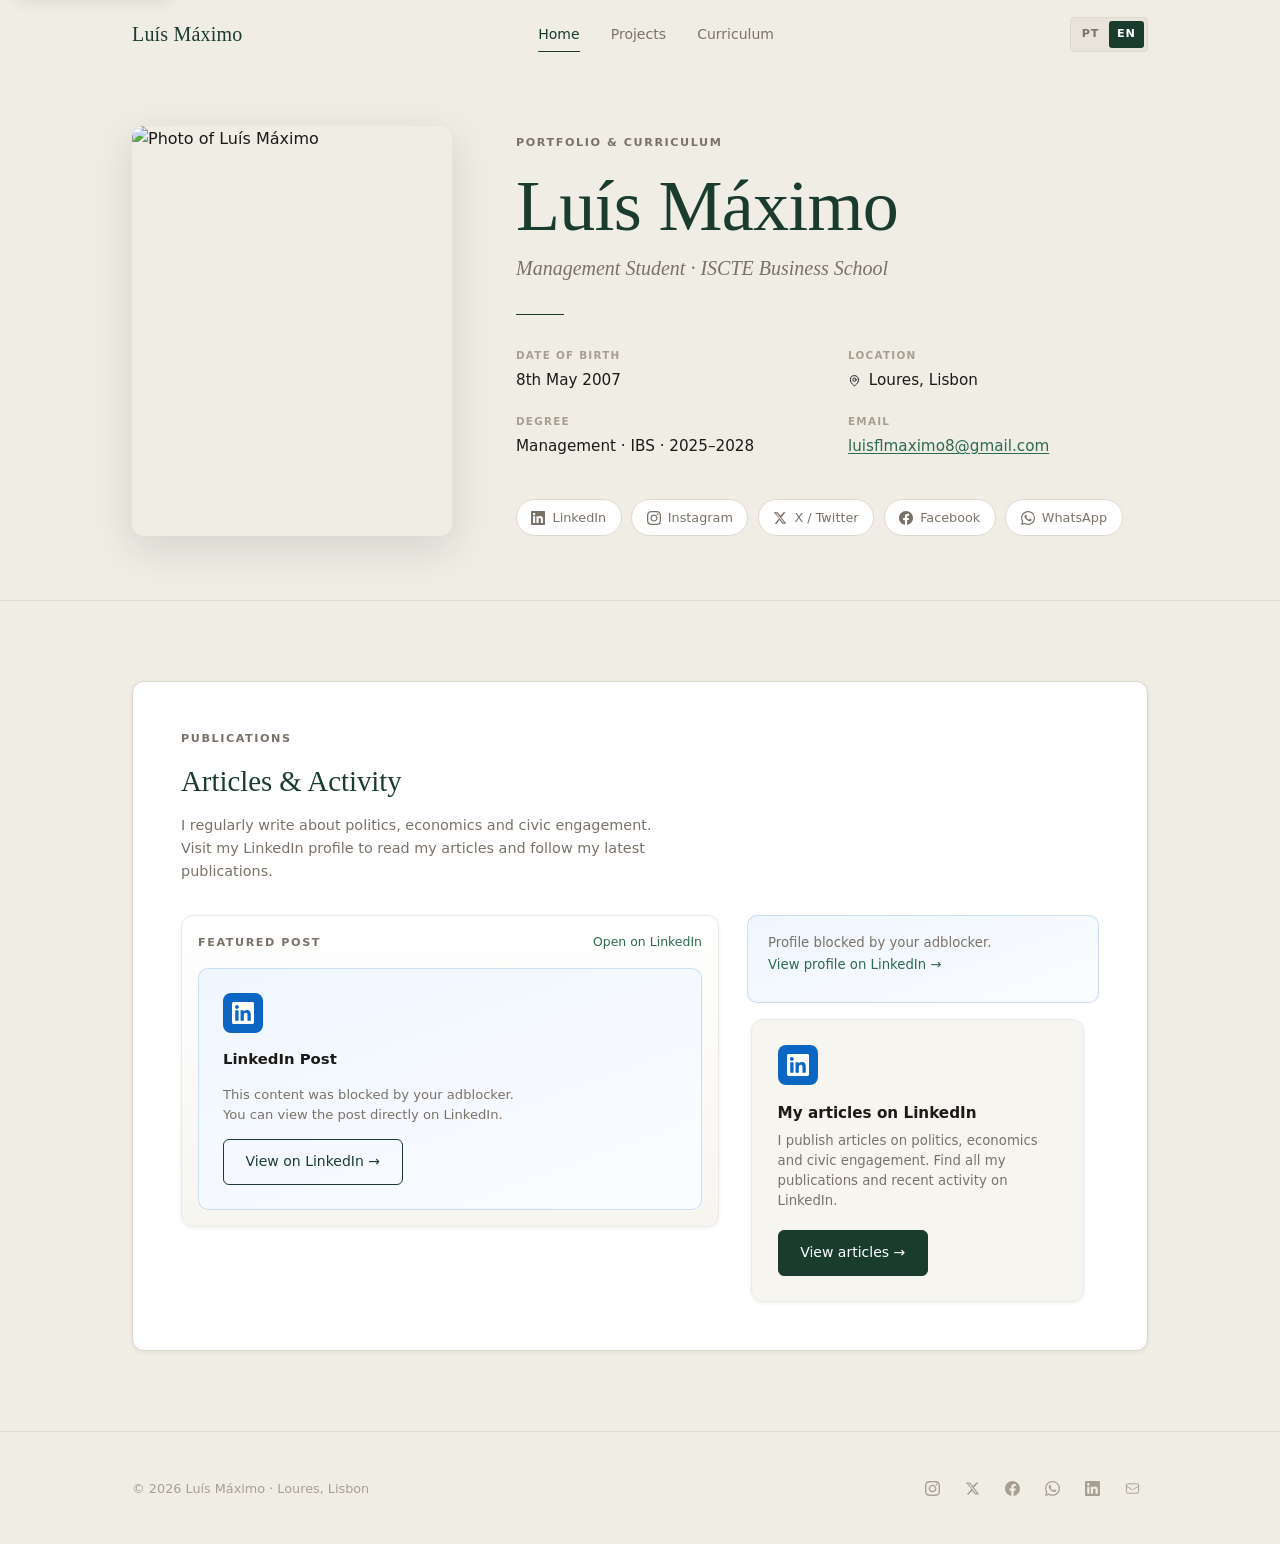
==== commit 36974f95: "Correção de erros" ====
--- a/en/index.html
+++ b/en/index.html
@@ -32,7 +32,6 @@
   <meta name="twitter:title" content="Luís Máximo — Portfolio">
   <meta name="twitter:description" content="Management student at ISCTE Business School. Discover my projects, curriculum and articles.">
   <meta name="twitter:image" content="https://luisflmaximo.github.io/portefolio/assets/images/banner.png">
-  <meta name="theme-color" content="#F0EDE5">
   <link rel="manifest" href="/site.webmanifest">
   <link rel="icon" href="../assets/images/icon.png" type="image/png">
   <link rel="icon" href="../assets/images/icon-192.png" type="image/png" sizes="192x192">
@@ -146,13 +145,13 @@
       <a href="./" class="nav__link nav__link--active">Home</a>
       <a href="projects/" class="nav__link">Projects</a>
       <a href="curriculum/" class="nav__link">Curriculum</a>
-      <a href="../secret/" class="nav__link nav__secret-link" style="display:none">Tools</a>
+      <a href="../secret/" class="nav__link nav__secret-link" hidden>Tools</a>
     </div>
 
     <div class="nav__right">
       <div class="nav__lang">
         <a href="../pt/" class="nav__lang-btn">PT</a>
-        <span class="nav__lang-btn nav__lang-btn--active" aria-label="Current language: English">EN</span>
+        <span class="nav__lang-btn nav__lang-btn--active" aria-current="true" aria-label="Current language: English">EN</span>
       </div>
       <button class="nav__burger" id="navBurger" aria-label="Open menu" aria-expanded="false">
         <span></span><span></span><span></span>
@@ -197,7 +196,7 @@
             <div class="hero__info-item">
               <p class="hero__info-label">Location</p>
               <p class="hero__info-value">
-                <svg width="13" height="13" viewBox="0 0 24 24" fill="none" stroke="currentColor" stroke-width="1.8" style="display:inline;vertical-align:middle;margin-right:3px"><path stroke-linecap="round" stroke-linejoin="round" d="M15 10.5a3 3 0 11-6 0 3 3 0 016 0z"/><path stroke-linecap="round" stroke-linejoin="round" d="M19.5 10.5c0 7.142-7.5 11.25-7.5 11.25S4.5 17.642 4.5 10.5a7.5 7.5 0 1115 0z"/></svg>
+                <svg width="13" height="13" viewBox="0 0 24 24" fill="none" stroke="currentColor" stroke-width="1.8" class="icon--inline"><path stroke-linecap="round" stroke-linejoin="round" d="M15 10.5a3 3 0 11-6 0 3 3 0 016 0z"/><path stroke-linecap="round" stroke-linejoin="round" d="M19.5 10.5c0 7.142-7.5 11.25-7.5 11.25S4.5 17.642 4.5 10.5a7.5 7.5 0 1115 0z"/></svg>
                 Loures, Lisbon
               </p>
             </div>
@@ -208,7 +207,7 @@
             <div class="hero__info-item">
               <p class="hero__info-label">Email</p>
               <p class="hero__info-value">
-                <a href="mailto:luisflmaximo8@gmail.com" style="color:var(--accent-mid);text-decoration:underline;text-underline-offset:2px">luisflmaximo8@gmail.com</a>              </p>
+                <a href="mailto:luisflmaximo8@gmail.com" class="link--accent">luisflmaximo8@gmail.com</a>              </p>
             </div>
           </div>
 
@@ -256,19 +255,27 @@
         </div>
 
         <div class="linkedin-layout">
-          <article class="linkedin-post-card linkedin-post-card--loaded">
+          <article class="linkedin-post-card">
             <div class="linkedin-post-card__meta">
               <p class="label">Featured post</p>
               <a href="https://www.linkedin.com/feed/update/urn:li:ugcPost:7444481713419767808/" target="_blank" rel="noopener noreferrer" class="linkedin-post-card__link">Open on LinkedIn</a>
             </div>
             <iframe
               class="linkedin-post-card__frame"
-              src="https://www.linkedin.com/embed/feed/update/urn:li:ugcPost:7444481713419767808"
+              data-src="https://www.linkedin.com/embed/feed/update/urn:li:ugcPost:7444481713419767808"
               height="614"
               width="504"
               frameborder="0"
               allowfullscreen=""
               title="Embedded LinkedIn post"></iframe>
+            <div class="linkedin-embed-fallback" aria-hidden="true">
+              <div class="linkedin-embed-fallback__icon">
+                <svg viewBox="0 0 24 24" fill="white"><path d="M20.447 20.452h-3.554v-5.569c0-1.328-.027-3.037-1.852-3.037-1.853 0-2.136 1.445-2.136 2.939v5.667H9.351V9h3.414v1.561h.046c.477-.9 1.637-1.85 3.37-1.85 3.601 0 4.267 2.37 4.267 5.455v6.286zM5.337 7.433c-1.144 0-2.063-.926-2.063-2.065 0-1.138.92-2.063 2.063-2.063 1.14 0 2.064.925 2.064 2.063 0 1.139-.925 2.065-2.064 2.065zm1.782 13.019H3.555V9h3.564v11.452zM22.225 0H1.771C.792 0 0 .774 0 1.729v20.542C0 23.227.792 24 1.771 24h20.451C23.2 24 24 23.227 24 22.271V1.729C24 .774 23.2 0 22.222 0h.003z"/></svg>
+              </div>
+              <p class="linkedin-embed-fallback__title">LinkedIn Post</p>
+              <p class="linkedin-embed-fallback__msg">This content was blocked by your adblocker. You can view the post directly on LinkedIn.</p>
+              <a href="https://www.linkedin.com/feed/update/urn:li:ugcPost:7444481713419767808/" target="_blank" rel="noopener noreferrer" class="btn btn--outline btn--fallback-cta">View on LinkedIn →</a>
+            </div>
           </article>
 
           <aside class="linkedin-profile-panel" data-linkedin-profile-panel>
@@ -290,6 +297,11 @@
               data-vanity="luisflmaximo"
               data-version="v1">
                 <a class="badge-base__link LI-simple-link" href="https://www.linkedin.com/in/luisflmaximo/?trk=profile-badge" aria-label="LinkedIn profile"></a>
+            </div>
+
+            <div class="linkedin-badge-fallback" aria-hidden="true">
+              <p class="linkedin-badge-fallback__text">Profile blocked by your adblocker.<br>
+              <a href="https://www.linkedin.com/in/luisflmaximo/" target="_blank" rel="noopener noreferrer">View profile on LinkedIn →</a></p>
             </div>
 
             <div class="linkedin-cta">
@@ -343,5 +355,4 @@
 
 <script src="../assets/js/main.js"></script>
 </body>
-</html>
-
+</html>
--- a/assets/css/style.css
+++ b/assets/css/style.css
@@ -0,0 +1,1348 @@
+/* ================================================================
+   LUÍS MÁXIMO — PORTFOLIO
+   Design: Editorial / Refined Personal
+   ================================================================ */
+
+/* ================================================================
+   VARIABLES
+   ================================================================ */
+:root {
+  --bg:           #F0EDE5;
+  --bg-2:         #E8E4DA;
+  --surface:      #FFFFFF;
+  --surface-2:    #F7F5F0;
+  --text:         #1C1A17;
+  --text-muted:   #7A7268;
+  --text-light:   #A89F92;
+  --accent:       #1A3C2E;
+  --accent-mid:   #2D6A4F;
+  --accent-light: #D4EDE2;
+  --accent-soft:  #EBF5EF;
+  --border:       #DDD9CE;
+  --border-light: #ECEAE4;
+  --shadow-sm:    0 1px 4px rgba(26,28,20,0.07);
+  --shadow:       0 4px 16px rgba(26,28,20,0.10);
+  --shadow-lg:    0 12px 40px rgba(26,28,20,0.13);
+  --radius:       6px;
+  --radius-lg:    12px;
+  --font-display: 'Cormorant Garamond', Georgia, serif;
+  --font-body:    'Outfit', system-ui, sans-serif;
+  --nav-h:        70px;
+  --max-w:        1080px;
+  --transition:   0.22s cubic-bezier(0.4, 0, 0.2, 1);
+}
+
+/* ================================================================
+   RESET & BASE
+   ================================================================ */
+*, *::before, *::after { box-sizing: border-box; margin: 0; padding: 0; }
+
+html { scroll-behavior: smooth; font-size: 16px; }
+
+body {
+  font-family: var(--font-body);
+  background-color: var(--bg);
+  color: var(--text);
+  line-height: 1.65;
+  min-height: 100vh;
+  -webkit-font-smoothing: antialiased;
+}
+
+img { display: block; max-width: 100%; }
+a { color: inherit; text-decoration: none; }
+ul { list-style: none; }
+button { font-family: var(--font-body); cursor: pointer; border: none; background: none; }
+
+.skip-link {
+  position: fixed;
+  top: 1rem;
+  left: 1rem;
+  z-index: 1200;
+  padding: 0.7rem 1rem;
+  border-radius: var(--radius);
+  background: var(--accent);
+  color: #fff;
+  box-shadow: var(--shadow);
+  transform: translateY(-140%);
+  transition: transform var(--transition);
+}
+.skip-link:focus-visible {
+  transform: translateY(0);
+}
+
+a:focus-visible,
+button:focus-visible,
+input:focus-visible,
+textarea:focus-visible,
+select:focus-visible,
+[tabindex]:focus-visible {
+  outline: 2px solid var(--accent-mid);
+  outline-offset: 3px;
+  box-shadow: 0 0 0 4px rgba(212, 237, 226, 0.9);
+}
+
+:focus:not(:focus-visible) {
+  outline: none;
+}
+
+/* ================================================================
+   TYPOGRAPHY
+   ================================================================ */
+.display-xl {
+  font-family: var(--font-display);
+  font-size: clamp(2.8rem, 6vw, 4.5rem);
+  font-weight: 400;
+  line-height: 1.08;
+  letter-spacing: -0.01em;
+}
+.display-lg {
+  font-family: var(--font-display);
+  font-size: clamp(2rem, 4vw, 3rem);
+  font-weight: 400;
+  line-height: 1.12;
+}
+.display-md {
+  font-family: var(--font-display);
+  font-size: clamp(1.5rem, 3vw, 2.1rem);
+  font-weight: 400;
+  line-height: 1.2;
+}
+.label {
+  font-size: 0.7rem;
+  font-weight: 600;
+  letter-spacing: 0.14em;
+  text-transform: uppercase;
+  color: var(--text-muted);
+}
+
+/* ================================================================
+   LAYOUT
+   ================================================================ */
+.container {
+  width: 100%;
+  max-width: var(--max-w);
+  margin: 0 auto;
+  padding: 0 2rem;
+}
+.section {
+  padding: 5rem 0;
+}
+.section--bordered {
+  border-top: 1px solid var(--border);
+}
+
+/* ================================================================
+   NAVIGATION
+   ================================================================ */
+.nav {
+  position: fixed;
+  top: 0; left: 0; right: 0;
+  z-index: 100;
+  height: var(--nav-h);
+  background: rgba(240, 237, 229, 0.92);
+  -webkit-backdrop-filter: blur(12px);
+  backdrop-filter: blur(12px);
+  border-bottom: 1px solid transparent;
+  transition: border-color var(--transition), box-shadow var(--transition);
+}
+.nav--scrolled {
+  border-bottom-color: var(--border);
+  box-shadow: var(--shadow-sm);
+}
+.nav__inner {
+  height: 100%;
+  display: flex;
+  align-items: center;
+  justify-content: space-between;
+  gap: 1.5rem;
+  padding: 0 2rem;
+  max-width: var(--max-w);
+  margin: 0 auto;
+}
+.nav__logo {
+  font-family: var(--font-display);
+  font-size: 1.25rem;
+  font-weight: 500;
+  color: var(--accent);
+  letter-spacing: 0.01em;
+  white-space: nowrap;
+  transition: opacity var(--transition);
+}
+.nav__logo:hover { opacity: 0.7; }
+
+.nav__links {
+  display: flex;
+  align-items: center;
+  gap: 0.25rem;
+}
+.nav__link {
+  font-size: 0.875rem;
+  font-weight: 500;
+  color: var(--text-muted);
+  padding: 0.4rem 0.85rem;
+  border-radius: 4px;
+  transition: color var(--transition), background var(--transition);
+  position: relative;
+}
+.nav__link:hover { color: var(--text); background: var(--bg-2); }
+.nav__link--active {
+  color: var(--accent);
+}
+.nav__link--active::after {
+  content: '';
+  position: absolute;
+  bottom: 0; left: 0.85rem; right: 0.85rem;
+  height: 1.5px;
+  background: var(--accent);
+  border-radius: 1px;
+}
+/* Secret tab — hidden by default; JS removes [hidden] attr to reveal */
+.nav__secret-link { display: none; }
+.nav__secret-link:not([hidden]) { display: block; }
+
+.nav__right {
+  display: flex;
+  align-items: center;
+  gap: 1rem;
+}
+.nav__lang {
+  display: flex;
+  align-items: center;
+  gap: 0.1rem;
+  background: var(--bg-2);
+  border: 1px solid var(--border);
+  border-radius: 4px;
+  padding: 0.2rem;
+}
+.nav__lang-btn {
+  font-size: 0.7rem;
+  font-weight: 600;
+  letter-spacing: 0.08em;
+  text-transform: uppercase;
+  color: var(--text-muted);
+  padding: 0.25rem 0.5rem;
+  border-radius: 3px;
+  transition: all var(--transition);
+}
+.nav__lang-btn:hover { color: var(--text); }
+.nav__lang-btn--active {
+  background: var(--accent);
+  color: #fff;
+}
+
+.nav__burger {
+  display: none;
+  flex-direction: column;
+  gap: 5px;
+  padding: 8px;
+  border-radius: var(--radius);
+  transition: background var(--transition);
+}
+.nav__burger:hover { background: var(--bg-2); }
+.nav__burger span {
+  display: block;
+  width: 22px;
+  height: 1.5px;
+  background: var(--text);
+  transition: transform var(--transition), opacity var(--transition);
+  transform-origin: center;
+}
+.nav__burger--open span:nth-child(1) { transform: translateY(6.5px) rotate(45deg); }
+.nav__burger--open span:nth-child(2) { opacity: 0; }
+.nav__burger--open span:nth-child(3) { transform: translateY(-6.5px) rotate(-45deg); }
+
+/* ================================================================
+   BUTTONS
+   ================================================================ */
+.btn {
+  display: inline-flex;
+  align-items: center;
+  gap: 0.5rem;
+  font-family: var(--font-body);
+  font-size: 0.875rem;
+  font-weight: 500;
+  padding: 0.65rem 1.35rem;
+  border-radius: var(--radius);
+  transition: all var(--transition);
+  cursor: pointer;
+  white-space: nowrap;
+}
+.btn--primary {
+  background: var(--accent);
+  color: #fff;
+  border: 1px solid var(--accent);
+}
+.btn--primary:hover {
+  background: var(--accent-mid);
+  border-color: var(--accent-mid);
+  transform: translateY(-1px);
+  box-shadow: var(--shadow);
+}
+.btn--outline {
+  background: transparent;
+  color: var(--accent);
+  border: 1px solid var(--accent);
+}
+.btn--outline:hover {
+  background: var(--accent-soft);
+  transform: translateY(-1px);
+}
+.btn--ghost {
+  background: transparent;
+  color: var(--text-muted);
+  border: 1px solid var(--border);
+}
+.btn--ghost:hover {
+  background: var(--surface);
+  color: var(--text);
+  border-color: var(--border);
+}
+.btn svg { width: 16px; height: 16px; flex-shrink: 0; }
+/* CV download button (white-on-dark, inside the green bar) */
+.btn--cv-download {
+  background: rgba(255,255,255,0.15);
+  color: #fff;
+  border: 1px solid rgba(255,255,255,0.3);
+  font-size: 0.83rem;
+}
+.btn--cv-download:hover { background: rgba(255,255,255,0.25); }
+/* Full-width card button */
+.btn--full { margin-top: 1rem; width: 100%; justify-content: center; }
+/* Small button */
+.btn--sm  { padding: 0.4rem 0.9rem; font-size: 0.78rem; }
+/* LinkedIn fallback CTA */
+.btn--fallback-cta { margin-top: auto; }
+/* Inline icon (e.g. location pin in hero) */
+.icon--inline { display: inline !important; vertical-align: middle; margin-right: 3px; }
+/* Extra-small icon (e.g. external-link arrow) */
+.icon--xs { width: 13px; height: 13px; }
+/* Accent inline link */
+.link--accent { color: var(--accent-mid); text-decoration: underline; text-underline-offset: 2px; }
+
+/* ================================================================
+   HOME — HERO
+   ================================================================ */
+.hero {
+  padding-top: calc(var(--nav-h) + 3.5rem);
+  padding-bottom: 4rem;
+}
+.hero__inner {
+  display: grid;
+  grid-template-columns: 320px 1fr;
+  gap: 4rem;
+  align-items: stretch;
+}
+.hero__photo-wrap {
+  position: relative;
+  height: 100%;
+}
+.hero__photo {
+  width: 100%;
+  height: 100%;
+  display: block;
+  object-fit: cover;
+  border-radius: var(--radius-lg);
+  box-shadow: var(--shadow-lg);
+  cursor: pointer;
+  transition: box-shadow var(--transition), transform var(--transition);
+  -webkit-user-select: none;
+  user-select: none;
+}
+.hero__photo:hover {
+  box-shadow: 0 20px 50px rgba(26,28,20,0.18);
+  transform: translateY(-2px);
+}
+.hero__photo-hint {
+  position: absolute;
+  bottom: -1.5rem;
+  left: 0; right: 0;
+  text-align: center;
+  font-size: 0.65rem;
+  color: var(--text-light);
+  letter-spacing: 0.04em;
+  opacity: 0;
+  transition: opacity 0.4s;
+  pointer-events: none;
+}
+.hero__photo-wrap:hover .hero__photo-hint { opacity: 1; }
+
+.hero__content {
+  padding-top: 0.5rem;
+}
+.hero__label {
+  margin-bottom: 1rem;
+}
+.hero__name {
+  margin-bottom: 0.5rem;
+  color: var(--accent);
+}
+.hero__subtitle {
+  font-family: var(--font-display);
+  font-size: 1.25rem;
+  font-weight: 300;
+  font-style: italic;
+  color: var(--text-muted);
+  margin-bottom: 2rem;
+  line-height: 1.4;
+}
+.hero__divider {
+  width: 48px;
+  height: 1px;
+  background: var(--accent);
+  margin-bottom: 2rem;
+  opacity: 0.5;
+}
+.hero__info-grid {
+  display: grid;
+  grid-template-columns: 1fr 1fr;
+  gap: 1.2rem 2rem;
+  margin-bottom: 2.5rem;
+}
+.hero__info-label {
+  font-size: 0.65rem;
+  font-weight: 600;
+  letter-spacing: 0.12em;
+  text-transform: uppercase;
+  color: var(--text-light);
+  margin-bottom: 0.25rem;
+}
+.hero__info-value {
+  font-size: 0.95rem;
+  color: var(--text);
+  font-weight: 400;
+}
+.hero__socials {
+  display: flex;
+  align-items: center;
+  gap: 0.6rem;
+  flex-wrap: wrap;
+}
+.hero__social-link {
+  display: flex;
+  align-items: center;
+  gap: 0.45rem;
+  font-size: 0.8rem;
+  font-weight: 500;
+  color: var(--text-muted);
+  padding: 0.45rem 0.9rem;
+  border: 1px solid var(--border);
+  border-radius: 100px;
+  background: var(--surface);
+  transition: all var(--transition);
+}
+.hero__social-link:hover {
+  color: var(--accent);
+  border-color: var(--accent);
+  background: var(--accent-soft);
+  transform: translateY(-1px);
+  box-shadow: var(--shadow-sm);
+}
+.hero__social-link svg { width: 14px; height: 14px; }
+
+/* ================================================================
+   HOME — LINKEDIN SECTION
+   ================================================================ */
+.linkedin-section {
+  background: var(--surface);
+  border-radius: var(--radius-lg);
+  padding: 3rem;
+  border: 1px solid var(--border);
+  box-shadow: var(--shadow-sm);
+}
+.linkedin-section__header {
+  display: flex;
+  align-items: flex-start;
+  justify-content: space-between;
+  gap: 1.5rem;
+  margin-bottom: 2rem;
+  flex-wrap: wrap;
+}
+.linkedin-section__label { margin-bottom: 0.6rem; }
+.linkedin-section__title {
+  font-family: var(--font-display);
+  font-size: 1.8rem;
+  font-weight: 400;
+  color: var(--accent);
+}
+.linkedin-section__desc {
+  font-size: 0.9rem;
+  color: var(--text-muted);
+  max-width: 480px;
+  line-height: 1.6;
+  margin-top: 0.5rem;
+}
+.linkedin-layout {
+  --linkedin-profile-width: min(100%, 352px);
+  display: grid;
+  grid-template-columns: minmax(0, 1fr) var(--linkedin-profile-width);
+  gap: 1.75rem;
+  align-items: start;
+}
+.linkedin-post-card {
+  border: 1px solid var(--border-light);
+  border-radius: var(--radius-lg);
+  background: linear-gradient(180deg, #ffffff 0%, var(--surface-2) 100%);
+  box-shadow: var(--shadow-sm);
+  padding: 1rem;
+}
+.linkedin-post-card__meta {
+  display: flex;
+  align-items: center;
+  justify-content: space-between;
+  gap: 0.75rem;
+  margin-bottom: 0.9rem;
+}
+.linkedin-post-card__link {
+  font-size: 0.78rem;
+  color: var(--accent-mid);
+  font-weight: 500;
+  border-bottom: 1px solid transparent;
+  transition: color var(--transition), border-color var(--transition);
+}
+.linkedin-post-card__link:hover {
+  color: var(--accent);
+  border-bottom-color: var(--accent-light);
+}
+.linkedin-post-card__preview {
+  display: flex;
+  flex-direction: column;
+  align-items: flex-start;
+  gap: 0.9rem;
+  min-height: 420px;
+  padding: 1.35rem;
+  border: 1px solid rgba(10, 102, 194, 0.12);
+  border-radius: 10px;
+  background:
+    radial-gradient(circle at top right, rgba(10, 102, 194, 0.08), transparent 42%),
+    linear-gradient(180deg, #ffffff 0%, #f7fafe 100%);
+}
+.linkedin-post-card__preview-title {
+  font-size: 1rem;
+  font-weight: 600;
+  color: var(--accent);
+}
+.linkedin-post-card__preview-text {
+  max-width: 42ch;
+  font-size: 0.84rem;
+  line-height: 1.65;
+  color: var(--text-muted);
+}
+.linkedin-post-card__frame {
+  display: none;
+  width: 100%;
+  min-height: 593px;
+  border: 0;
+  border-radius: 10px;
+  background: var(--surface);
+}
+.linkedin-post-card--loaded .linkedin-post-card__preview {
+  display: none;
+}
+.linkedin-post-card--loaded .linkedin-post-card__frame {
+  display: block;
+}
+.linkedin-profile-panel {
+  display: flex;
+  flex-direction: column;
+  gap: 1rem;
+  justify-self: end;
+  align-items: flex-end;
+}
+.linkedin-profile-embed,
+.linkedin-profile-panel .LI-profile-badge {
+  width: var(--linkedin-profile-width) !important;
+  max-width: var(--linkedin-profile-width) !important;
+  margin: 0 0 0 auto !important;
+  display: block;
+}
+.linkedin-profile-panel .LI-profile-badge iframe {
+  width: 100% !important;
+  min-width: 0 !important;
+  display: block;
+}
+.linkedin-profile-panel .LI-profile-badge,
+.linkedin-profile-panel iframe {
+  border: 0 !important;
+  box-shadow: none !important;
+  background: transparent !important;
+}
+.linkedin-profile-panel .LI-profile-badge > .LI-simple-link {
+  display: block;
+  font-size: 0;
+  line-height: 0;
+}
+.linkedin-profile-embed--desktop { display: block !important; }
+.linkedin-profile-embed--mobile { display: none !important; }
+
+/* ── LinkedIn blocked state ────────────────────────────────── */
+/* When platform.linkedin.com is blocked by an adblocker,
+   JS adds .linkedin-section--blocked to the section.          */
+.linkedin-embed-fallback,
+.linkedin-badge-fallback { display: none; }
+
+.linkedin-section--blocked .linkedin-post-card__frame   { display: none !important; }
+.linkedin-section--blocked .linkedin-embed-fallback     { display: flex; }
+.linkedin-section--blocked .linkedin-post-card--loaded .linkedin-post-card__preview { display: none; }
+.linkedin-section--blocked .LI-profile-badge,
+.linkedin-section--blocked [data-linkedin-profile-panel] .linkedin-profile-embed { display: none !important; }
+.linkedin-section--blocked .linkedin-badge-fallback { display: block; }
+
+.linkedin-embed-fallback {
+  flex-direction: column;
+  align-items: flex-start;
+  gap: 0.85rem;
+  padding: 1.5rem;
+  min-height: 200px;
+  border: 1px solid rgba(10,102,194,0.18);
+  border-radius: 10px;
+  background: linear-gradient(160deg, #f0f6ff 0%, #fafcff 100%);
+}
+.linkedin-embed-fallback__icon {
+  width: 40px; height: 40px;
+  border-radius: 8px;
+  background: #0a66c2;
+  display: flex; align-items: center; justify-content: center;
+  flex-shrink: 0;
+}
+.linkedin-embed-fallback__icon svg { width: 22px; height: 22px; fill: #fff; }
+.linkedin-embed-fallback__title {
+  font-size: 0.93rem; font-weight: 600; color: var(--text); margin: 0;
+}
+.linkedin-embed-fallback__msg {
+  font-size: 0.82rem; color: var(--text-muted);
+  line-height: 1.55; margin: 0; max-width: 36ch;
+}
+.linkedin-badge-fallback {
+  border: 1px solid rgba(10,102,194,0.18);
+  border-radius: 10px;
+  padding: 1rem 1.25rem;
+  background: linear-gradient(160deg, #f0f6ff 0%, #fafcff 100%);
+  font-size: 0.83rem;
+  color: var(--text-muted);
+  width: var(--linkedin-profile-width);
+  max-width: var(--linkedin-profile-width);
+  margin: 0 0 0 auto;
+  box-sizing: border-box;
+}
+.linkedin-badge-fallback a {
+  color: var(--accent-mid); font-weight: 500;
+  border-bottom: 1px solid transparent;
+  transition: color var(--transition), border-color var(--transition);
+}
+.linkedin-badge-fallback a:hover { color: var(--accent); border-bottom-color: var(--accent-light); }
+.linkedin-badge-fallback__text { margin: 0 0 0.6rem; }
+
+.linkedin-cta {
+  width: min(100%, calc(var(--linkedin-profile-width) - 19px));
+  max-width: min(100%, calc(var(--linkedin-profile-width) - 19px));
+  margin-left: auto;
+  margin-right: 15px;
+  padding: 1.6rem;
+  border: 1px solid var(--border-light);
+  border-radius: var(--radius-lg);
+  background: var(--surface-2);
+  box-shadow: var(--shadow-sm);
+}
+.linkedin-cta__icon {
+  width: 40px;
+  height: 40px;
+  background: #0A66C2;
+  border-radius: 8px;
+  display: flex;
+  align-items: center;
+  justify-content: center;
+  margin-bottom: 1rem;
+}
+.linkedin-cta__icon svg { width: 22px; height: 22px; fill: white; }
+.linkedin-cta__title { font-weight: 600; font-size: 0.95rem; margin-bottom: 0.3rem; }
+.linkedin-cta__text { font-size: 0.83rem; color: var(--text-muted); margin-bottom: 1.2rem; line-height: 1.5; }
+
+/* ================================================================
+   PROJECTS PAGE
+   ================================================================ */
+.page-header {
+  padding-top: calc(var(--nav-h) + 3rem);
+  padding-bottom: 3rem;
+  border-bottom: 1px solid var(--border);
+}
+.page-header--cv { padding-top: 3rem; }
+.section--tight-top { padding-top: 1.5rem; }
+.page-header__label { margin-bottom: 0.75rem; }
+.page-header__title { color: var(--accent); margin-bottom: 0.75rem; }
+.page-header__desc {
+  font-size: 1rem;
+  color: var(--text-muted);
+  max-width: 540px;
+  line-height: 1.65;
+}
+
+.projects-section { padding: 3.5rem 0; }
+.projects-section + .projects-section { border-top: 1px solid var(--border-light); }
+.projects-section__header {
+  display: flex;
+  align-items: baseline;
+  gap: 1.5rem;
+  margin-bottom: 2rem;
+}
+.projects-section__title {
+  font-family: var(--font-display);
+  font-size: 1.5rem;
+  font-weight: 400;
+  color: var(--text);
+}
+.projects-section__count {
+  font-size: 0.75rem;
+  color: var(--text-light);
+  font-weight: 500;
+}
+
+/* Academic PDF cards */
+.pdf-grid {
+  display: grid;
+  grid-template-columns: repeat(auto-fill, minmax(260px, 1fr));
+  gap: 1.25rem;
+}
+.pdf-card {
+  background: var(--surface);
+  border: 1px solid var(--border);
+  border-radius: var(--radius-lg);
+  padding: 1.5rem;
+  transition: all var(--transition);
+  position: relative;
+  overflow: hidden;
+}
+.pdf-card::before {
+  content: '';
+  position: absolute;
+  top: 0; left: 0;
+  width: 3px; height: 100%;
+  background: var(--accent);
+  opacity: 0;
+  transition: opacity var(--transition);
+}
+.pdf-card:hover {
+  box-shadow: var(--shadow);
+  transform: translateY(-2px);
+  border-color: var(--accent-light);
+}
+.pdf-card:hover::before { opacity: 1; }
+.pdf-card--placeholder {
+  border-style: dashed;
+  background: var(--surface-2);
+}
+.pdf-card__icon {
+  width: 40px; height: 40px;
+  background: var(--accent-soft);
+  border-radius: 8px;
+  display: flex;
+  align-items: center;
+  justify-content: center;
+  margin-bottom: 1rem;
+}
+.pdf-card__icon svg { width: 20px; height: 20px; color: var(--accent); }
+.pdf-card__course {
+  font-size: 0.65rem;
+  font-weight: 600;
+  letter-spacing: 0.1em;
+  text-transform: uppercase;
+  color: var(--accent-mid);
+  margin-bottom: 0.4rem;
+}
+.pdf-card__title {
+  font-size: 0.95rem;
+  font-weight: 600;
+  color: var(--text);
+  margin-bottom: 0.4rem;
+  line-height: 1.4;
+}
+.pdf-card__desc {
+  font-size: 0.82rem;
+  color: var(--text-muted);
+  margin-bottom: 1.25rem;
+  line-height: 1.5;
+}
+.pdf-card__meta {
+  font-size: 0.75rem;
+  color: var(--text-light);
+  display: flex;
+  align-items: center;
+  gap: 0.4rem;
+}
+.pdf-card__placeholder-text {
+  font-size: 0.83rem;
+  color: var(--text-light);
+  font-style: italic;
+  text-align: center;
+  padding: 1.5rem 0;
+}
+
+/* Politiza-te feature */
+.politizate-card {
+  background: var(--surface);
+  border: 1px solid var(--border);
+  border-radius: var(--radius-lg);
+  overflow: hidden;
+  box-shadow: var(--shadow-sm);
+}
+.politizate-card__top {
+  padding: 2.5rem;
+  display: grid;
+  grid-template-columns: 1fr auto;
+  gap: 2rem;
+  align-items: start;
+}
+.politizate-card__badge {
+  font-size: 0.65rem;
+  font-weight: 700;
+  letter-spacing: 0.12em;
+  text-transform: uppercase;
+  color: var(--accent);
+  background: var(--accent-soft);
+  border: 1px solid var(--accent-light);
+  display: inline-block;
+  padding: 0.3rem 0.75rem;
+  border-radius: 100px;
+  margin-bottom: 1rem;
+}
+.politizate-card__title {
+  font-family: var(--font-display);
+  font-size: 2rem;
+  font-weight: 500;
+  color: var(--accent);
+  margin-bottom: 0.75rem;
+  line-height: 1.15;
+}
+.politizate-card__role {
+  font-size: 0.8rem;
+  color: var(--text-muted);
+  margin-bottom: 1rem;
+  font-style: italic;
+}
+.politizate-card__desc {
+  font-size: 0.93rem;
+  color: var(--text-muted);
+  line-height: 1.7;
+  max-width: 560px;
+}
+.politizate-card__socials {
+  display: flex;
+  flex-direction: column;
+  gap: 0.5rem;
+  min-width: 180px;
+}
+.politizate-social {
+  display: flex;
+  align-items: center;
+  gap: 0.6rem;
+  font-size: 0.8rem;
+  font-weight: 500;
+  color: var(--text-muted);
+  padding: 0.6rem 0.9rem;
+  border: 1px solid var(--border);
+  border-radius: var(--radius);
+  background: var(--surface-2);
+  transition: all var(--transition);
+}
+.politizate-social:hover {
+  color: var(--accent);
+  border-color: var(--accent);
+  background: var(--accent-soft);
+  transform: translateX(3px);
+}
+.politizate-social svg { width: 15px; height: 15px; flex-shrink: 0; }
+
+.politizate-card__divider {
+  height: 1px;
+  background: var(--border-light);
+  margin: 0 2.5rem;
+}
+.politizate-card__feed {
+  padding: 2rem 2.5rem 2.5rem;
+}
+.politizate-card__feed-header {
+  display: flex;
+  align-items: center;
+  justify-content: space-between;
+  margin-bottom: 1.5rem;
+}
+.politizate-card__feed-title {
+  font-size: 0.75rem;
+  font-weight: 600;
+  letter-spacing: 0.1em;
+  text-transform: uppercase;
+  color: var(--text-muted);
+}
+/* "Redes Sociais" / "Social Media" label above social links */
+.politizate-socials__label {
+  font-size: 0.65rem;
+  font-weight: 600;
+  letter-spacing: 0.1em;
+  text-transform: uppercase;
+  color: var(--text-light);
+  margin-bottom: 0.5rem;
+}
+.instagram-embed-grid {
+  display: grid;
+  grid-template-columns: repeat(3, 1fr);
+  gap: 1rem;
+}
+.instagram-embed-slot {
+  background: var(--surface-2);
+  border: 1px dashed var(--border);
+  border-radius: var(--radius);
+  display: flex;
+  align-items: center;
+  justify-content: center;
+  font-size: 0.75rem;
+  color: var(--text-light);
+  text-align: center;
+  padding: 1rem;
+  min-height: 120px;
+  overflow: hidden;
+}
+/* Slot with real embed — remove placeholder styling */
+.instagram-embed-slot:has(blockquote) {
+  aspect-ratio: unset;
+  padding: 0;
+  border-style: solid;
+  background: transparent;
+  align-items: stretch;
+}
+.instagram-embed-slot:has(blockquote) span {
+  display: none;
+}
+/* Constrain the Instagram embed inside the slot */
+.instagram-embed-slot blockquote {
+  width: 100% !important;
+  max-width: 100% !important;
+  min-width: 0 !important;
+  margin: 0 !important;
+  flex: 1;
+}
+/* Instagram injects inner divs with min-width:326px inline style;
+   override to prevent horizontal overflow on narrow screens.    */
+.instagram-embed-slot blockquote > div {
+  min-width: 0 !important;
+}
+.instagram-embed-slot iframe {
+  width: 100% !important;
+  min-width: 0 !important;
+}
+
+/* ================================================================
+   CURRICULUM PAGE
+   ================================================================ */
+.cv-download-bar {
+  background: var(--accent);
+  padding: 0.9rem 0;
+  margin-top: var(--nav-h);
+}
+.cv-download-bar__inner {
+  display: flex;
+  align-items: center;
+  justify-content: space-between;
+  gap: 1rem;
+  flex-wrap: wrap;
+}
+.cv-download-bar__text {
+  color: rgba(255,255,255,0.85);
+  font-size: 0.875rem;
+}
+.cv-download-bar__text span {
+  color: #fff;
+  font-weight: 600;
+}
+
+.cv-layout {
+  display: grid;
+  grid-template-columns: 280px 1fr;
+  gap: 0;
+  background: var(--surface);
+  border: 1px solid var(--border);
+  border-radius: var(--radius-lg);
+  overflow: hidden;
+  box-shadow: var(--shadow);
+  margin: 3rem 0;
+}
+
+/* CV Sidebar */
+.cv-sidebar {
+  background: var(--accent);
+  padding: 2.5rem 1.75rem;
+  color: #fff;
+}
+.cv-sidebar__photo {
+  width: 90px;
+  height: 90px;
+  border-radius: 50%;
+  object-fit: cover;
+  border: 3px solid rgba(255,255,255,0.25);
+  margin-bottom: 1.25rem;
+}
+.cv-sidebar__name {
+  font-family: var(--font-display);
+  font-size: 1.5rem;
+  font-weight: 400;
+  line-height: 1.2;
+  margin-bottom: 0.4rem;
+}
+.cv-sidebar__title {
+  font-size: 0.78rem;
+  color: rgba(255,255,255,0.7);
+  font-style: italic;
+  font-family: var(--font-display);
+  margin-bottom: 2rem;
+}
+.cv-sidebar-section {
+  margin-bottom: 2rem;
+}
+.cv-sidebar-section__label {
+  font-size: 0.6rem;
+  font-weight: 700;
+  letter-spacing: 0.15em;
+  text-transform: uppercase;
+  color: rgba(255,255,255,0.5);
+  margin-bottom: 0.9rem;
+  padding-bottom: 0.5rem;
+  border-bottom: 1px solid rgba(255,255,255,0.15);
+}
+.cv-contact-item {
+  display: flex;
+  align-items: flex-start;
+  gap: 0.6rem;
+  margin-bottom: 0.65rem;
+  font-size: 0.82rem;
+  color: rgba(255,255,255,0.85);
+  line-height: 1.4;
+}
+.cv-contact-item svg { width: 13px; height: 13px; flex-shrink: 0; margin-top: 2px; color: rgba(255,255,255,0.55); }
+/* LinkedIn icon in sidebar shares same muted colour — no extra class needed */
+.cv-contact-item__linkedin-icon { color: rgba(255,255,255,0.55); }
+.cv-contact-item a { color: rgba(255,255,255,0.85); transition: color var(--transition); }
+.cv-contact-item a:hover { color: #fff; }
+.cv-skill-item {
+  margin-bottom: 0.9rem;
+}
+.cv-skill-item__label {
+  font-size: 0.8rem;
+  color: rgba(255,255,255,0.8);
+  margin-bottom: 0.35rem;
+  display: flex;
+  justify-content: space-between;
+  align-items: center;
+}
+.cv-skill-item__level { color: rgba(255,255,255,0.5); font-size: 0.72rem; }
+.cv-skill-bar {
+  height: 3px;
+  background: rgba(255,255,255,0.15);
+  border-radius: 2px;
+  overflow: hidden;
+}
+.cv-skill-bar__fill {
+  height: 100%;
+  background: rgba(255,255,255,0.75);
+  border-radius: 2px;
+  transition: width 1s ease;
+}
+.cv-lang-item {
+  display: flex;
+  justify-content: space-between;
+  align-items: center;
+  margin-bottom: 0.5rem;
+  font-size: 0.82rem;
+  color: rgba(255,255,255,0.85);
+}
+.cv-lang-item__dots {
+  display: flex;
+  gap: 3px;
+}
+.cv-lang-dot {
+  width: 6px; height: 6px;
+  border-radius: 50%;
+  background: rgba(255,255,255,0.25);
+}
+.cv-lang-dot--filled { background: rgba(255,255,255,0.85); }
+
+/* CV Main Content */
+.cv-main {
+  padding: 2.5rem;
+  background: var(--surface);
+}
+.cv-section {
+  margin-bottom: 2.5rem;
+}
+.cv-section:last-child { margin-bottom: 0; }
+.cv-section__header {
+  display: flex;
+  align-items: center;
+  gap: 0.75rem;
+  margin-bottom: 1.4rem;
+}
+.cv-section__icon {
+  width: 28px; height: 28px;
+  background: var(--accent-soft);
+  border-radius: 6px;
+  display: flex;
+  align-items: center;
+  justify-content: center;
+  flex-shrink: 0;
+}
+.cv-section__icon svg { width: 14px; height: 14px; color: var(--accent); }
+.cv-section__title {
+  font-size: 0.7rem;
+  font-weight: 700;
+  letter-spacing: 0.14em;
+  text-transform: uppercase;
+  color: var(--accent);
+}
+.cv-section__divider {
+  flex: 1;
+  height: 1px;
+  background: var(--border);
+}
+
+.cv-entry {
+  display: grid;
+  grid-template-columns: 1fr auto;
+  gap: 0.5rem 1.5rem;
+  margin-bottom: 1.5rem;
+  align-items: start;
+}
+.cv-entry:last-child { margin-bottom: 0; }
+.cv-entry__org {
+  font-size: 0.78rem;
+  font-weight: 700;
+  color: var(--accent-mid);
+  letter-spacing: 0.02em;
+  margin-bottom: 0.15rem;
+}
+.cv-entry__title {
+  font-size: 0.95rem;
+  font-weight: 600;
+  color: var(--text);
+  margin-bottom: 0.3rem;
+}
+.cv-entry__date {
+  font-size: 0.75rem;
+  color: var(--text-light);
+  text-align: right;
+  white-space: nowrap;
+  font-weight: 500;
+  margin-top: 0.15rem;
+}
+.cv-entry__location {
+  font-size: 0.73rem;
+  color: var(--text-light);
+  text-align: right;
+  white-space: nowrap;
+}
+.cv-entry__list {
+  list-style: none;
+  margin-top: 0.5rem;
+}
+.cv-entry__list li {
+  font-size: 0.85rem;
+  color: var(--text-muted);
+  padding-left: 1.1rem;
+  position: relative;
+  margin-bottom: 0.2rem;
+  line-height: 1.5;
+}
+.cv-entry__list li::before {
+  content: '—';
+  position: absolute;
+  left: 0;
+  color: var(--accent-mid);
+  font-size: 0.75rem;
+}
+.cv-about-text {
+  font-size: 0.9rem;
+  color: var(--text-muted);
+  line-height: 1.7;
+}
+
+.cv-hobbies-grid {
+  display: flex;
+  flex-wrap: wrap;
+  gap: 0.5rem;
+}
+.cv-hobby-tag {
+  font-size: 0.78rem;
+  color: var(--accent);
+  background: var(--accent-soft);
+  border: 1px solid var(--accent-light);
+  padding: 0.25rem 0.75rem;
+  border-radius: 100px;
+}
+
+/* ================================================================
+   FOOTER
+   ================================================================ */
+.footer {
+  border-top: 1px solid var(--border);
+  padding: 2.5rem 0;
+  margin-top: auto;
+}
+.footer__inner {
+  display: flex;
+  align-items: center;
+  justify-content: space-between;
+  flex-wrap: wrap;
+  gap: 1rem;
+}
+.footer__copy {
+  font-size: 0.8rem;
+  color: var(--text-light);
+}
+.footer__socials {
+  display: flex;
+  align-items: center;
+  gap: 0.5rem;
+}
+.footer__social {
+  width: 32px; height: 32px;
+  display: flex;
+  align-items: center;
+  justify-content: center;
+  color: var(--text-light);
+  border-radius: 6px;
+  transition: all var(--transition);
+}
+.footer__social:hover {
+  color: var(--accent);
+  background: var(--accent-soft);
+}
+.footer__social svg { width: 15px; height: 15px; }
+
+/* ================================================================
+   ANIMATIONS
+   ================================================================ */
+.reveal {
+  opacity: 0;
+  transform: translateY(18px);
+  transition: opacity 0.55s ease, transform 0.55s ease;
+}
+.reveal.revealed {
+  opacity: 1;
+  transform: none;
+}
+.reveal-delay-1 { transition-delay: 0.1s; }
+.reveal-delay-2 { transition-delay: 0.2s; }
+.reveal-delay-3 { transition-delay: 0.3s; }
+.reveal-delay-4 { transition-delay: 0.4s; }
+
+/* Staggered hero animation */
+@keyframes fadeUp {
+  from { opacity: 0; transform: translateY(20px); }
+  to   { opacity: 1; transform: none; }
+}
+.hero__photo-wrap { animation: fadeUp 0.6s ease both; }
+.hero__label      { animation: fadeUp 0.6s ease 0.12s both; }
+.hero__name       { animation: fadeUp 0.6s ease 0.18s both; }
+.hero__subtitle   { animation: fadeUp 0.6s ease 0.24s both; }
+.hero__divider    { animation: fadeUp 0.6s ease 0.3s both; }
+.hero__info-grid  { animation: fadeUp 0.6s ease 0.36s both; }
+.hero__socials    { animation: fadeUp 0.6s ease 0.42s both; }
+
+@media (prefers-reduced-motion: reduce) {
+  html {
+    scroll-behavior: auto;
+  }
+
+  *, *::before, *::after {
+    animation-duration: 0.01ms !important;
+    animation-iteration-count: 1 !important;
+    transition-duration: 0.01ms !important;
+    scroll-behavior: auto !important;
+  }
+
+  .reveal,
+  .reveal.revealed {
+    opacity: 1 !important;
+    transform: none !important;
+  }
+}
+
+/* ================================================================
+   RESPONSIVE
+   ================================================================ */
+@media (max-width: 768px) {
+  .container { padding: 0 1.25rem; }
+  .section { padding: 3.5rem 0; }
+
+  /* Nav */
+  .nav__links {
+    display: none;
+    position: absolute;
+    top: var(--nav-h);
+    left: 0; right: 0;
+    background: rgba(240, 237, 229, 0.98);
+    -webkit-backdrop-filter: blur(12px);
+    backdrop-filter: blur(12px);
+    border-bottom: 1px solid var(--border);
+    flex-direction: column;
+    padding: 1rem;
+    gap: 0.25rem;
+  }
+  .nav__links--open { display: flex; }
+  .nav__link { width: 100%; padding: 0.65rem 1rem; }
+  .nav__link--active::after { display: none; }
+  .nav__burger { display: flex; }
+
+  /* Hero */
+  .hero__inner {
+    grid-template-columns: 1fr;
+    gap: 2.5rem;
+  }
+  .hero__photo-wrap { max-width: 280px; margin: 0 auto; height: auto; }
+  .hero__photo { height: auto; }
+  .hero__info-grid { grid-template-columns: 1fr 1fr; }
+
+  /* CV */
+  .cv-layout { grid-template-columns: 1fr; }
+  .cv-sidebar { padding: 2rem 1.5rem; }
+  .cv-main { padding: 2rem 1.5rem; }
+  .cv-entry { grid-template-columns: 1fr; }
+  .cv-entry__date, .cv-entry__location { text-align: left; }
+
+  /* LinkedIn */
+  .linkedin-section { padding: 1.25rem; }
+  .linkedin-section__header { flex-direction: column; }
+  .linkedin-layout { grid-template-columns: 1fr; }
+  .linkedin-profile-panel {
+    --linkedin-profile-width: min(100%, 332px);
+    justify-self: end;
+  }
+  .linkedin-profile-embed--desktop { display: none !important; }
+  .linkedin-profile-embed--mobile { display: block !important; }
+  .linkedin-post-card__meta {
+    flex-direction: column;
+    align-items: flex-start;
+  }
+  .linkedin-post-card__frame { min-height: 643px; }
+  .linkedin-cta {
+    width: min(100%, calc(var(--linkedin-profile-width) - 19px));
+    max-width: min(100%, calc(var(--linkedin-profile-width) - 19px));
+    margin-left: auto;
+    margin-right: 15px;
+  }
+
+  /* Politiza-te */
+  .politizate-card__top { grid-template-columns: 1fr; }
+  .politizate-card__socials { flex-direction: row; flex-wrap: wrap; }
+  .politizate-social { flex: 1 0 calc(50% - 0.25rem); }
+
+  /* Instagram grid */
+  .instagram-embed-grid { grid-template-columns: repeat(2, 1fr); }
+
+  /* Footer */
+  .footer__inner { justify-content: center; text-align: center; }
+}
+
+@media (max-width: 480px) {
+  .hero__info-grid { grid-template-columns: 1fr; }
+  .instagram-embed-grid { grid-template-columns: 1fr; }
+  .hero__socials { flex-direction: column; align-items: flex-start; }
+  .linkedin-post-card__frame { min-height: 643px; }
+  .cv-download-bar__inner { flex-direction: column; align-items: flex-start; gap: 0.75rem; }
+}
